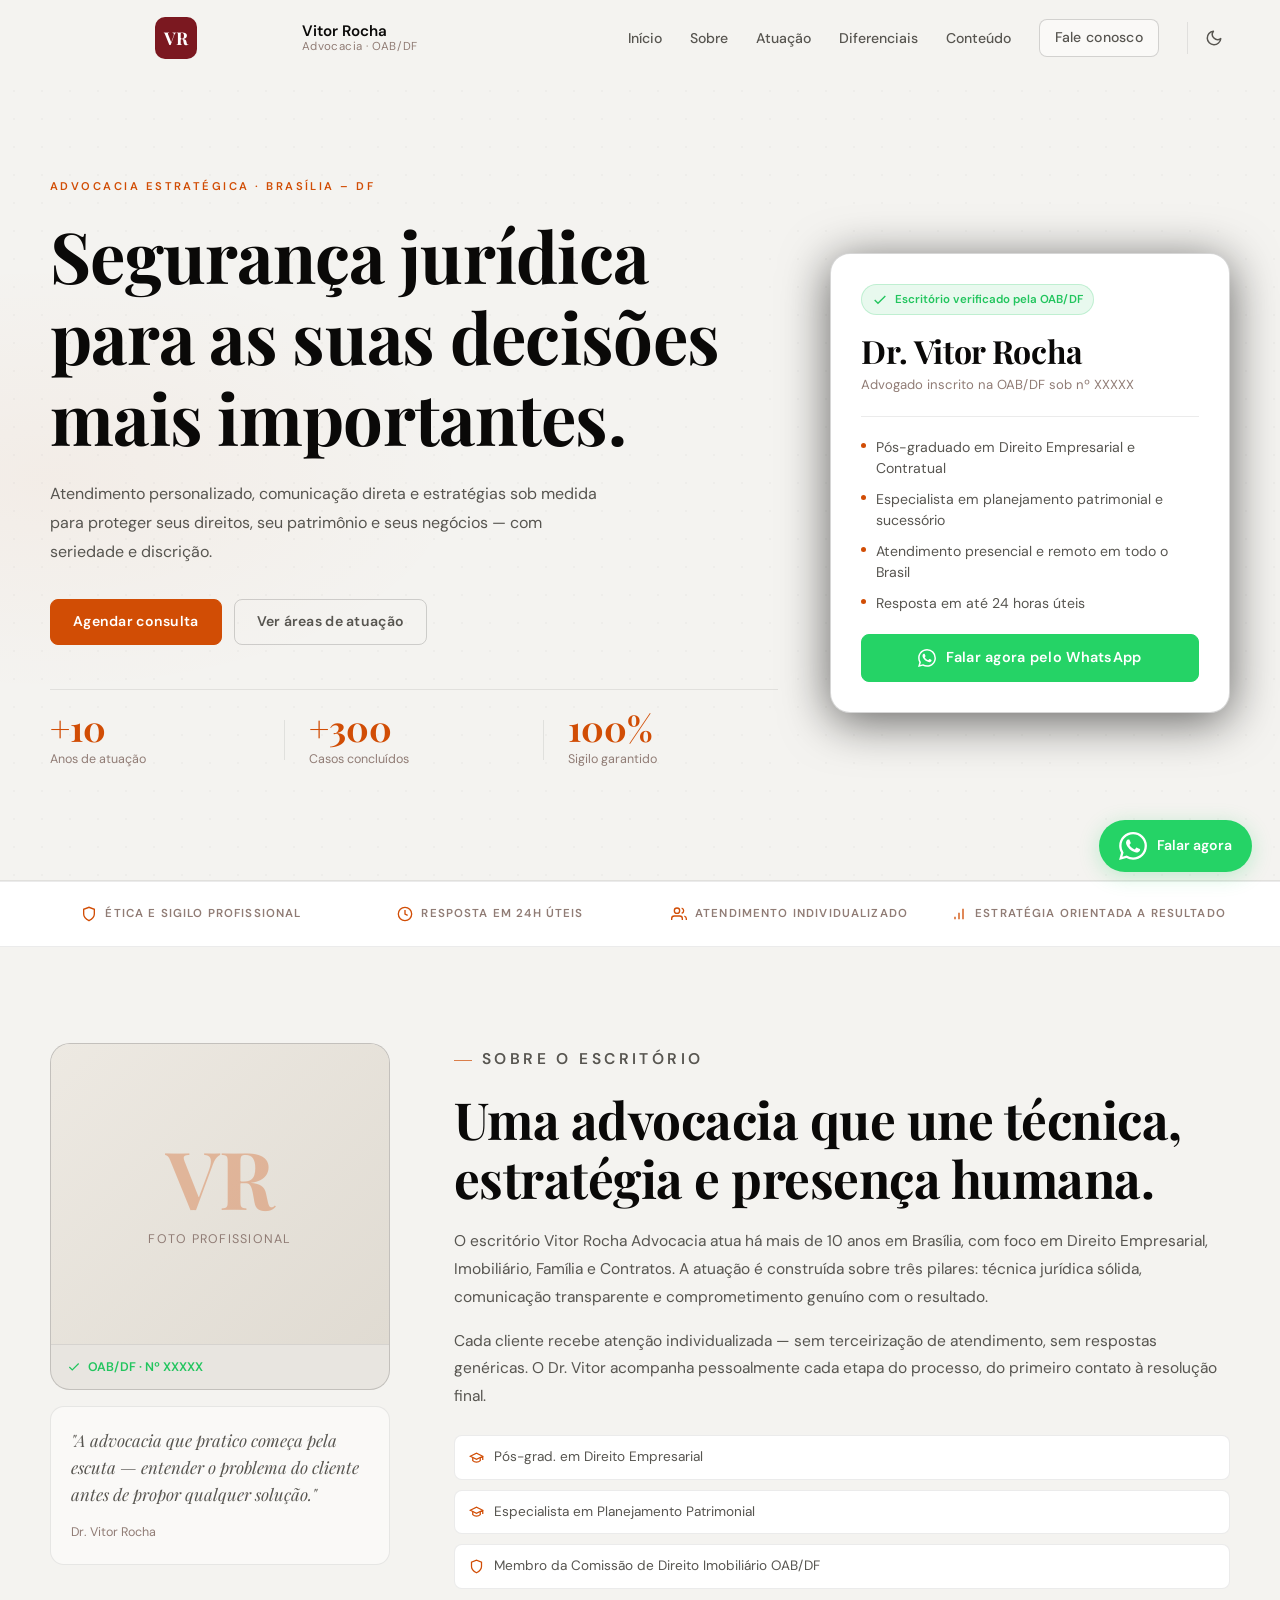
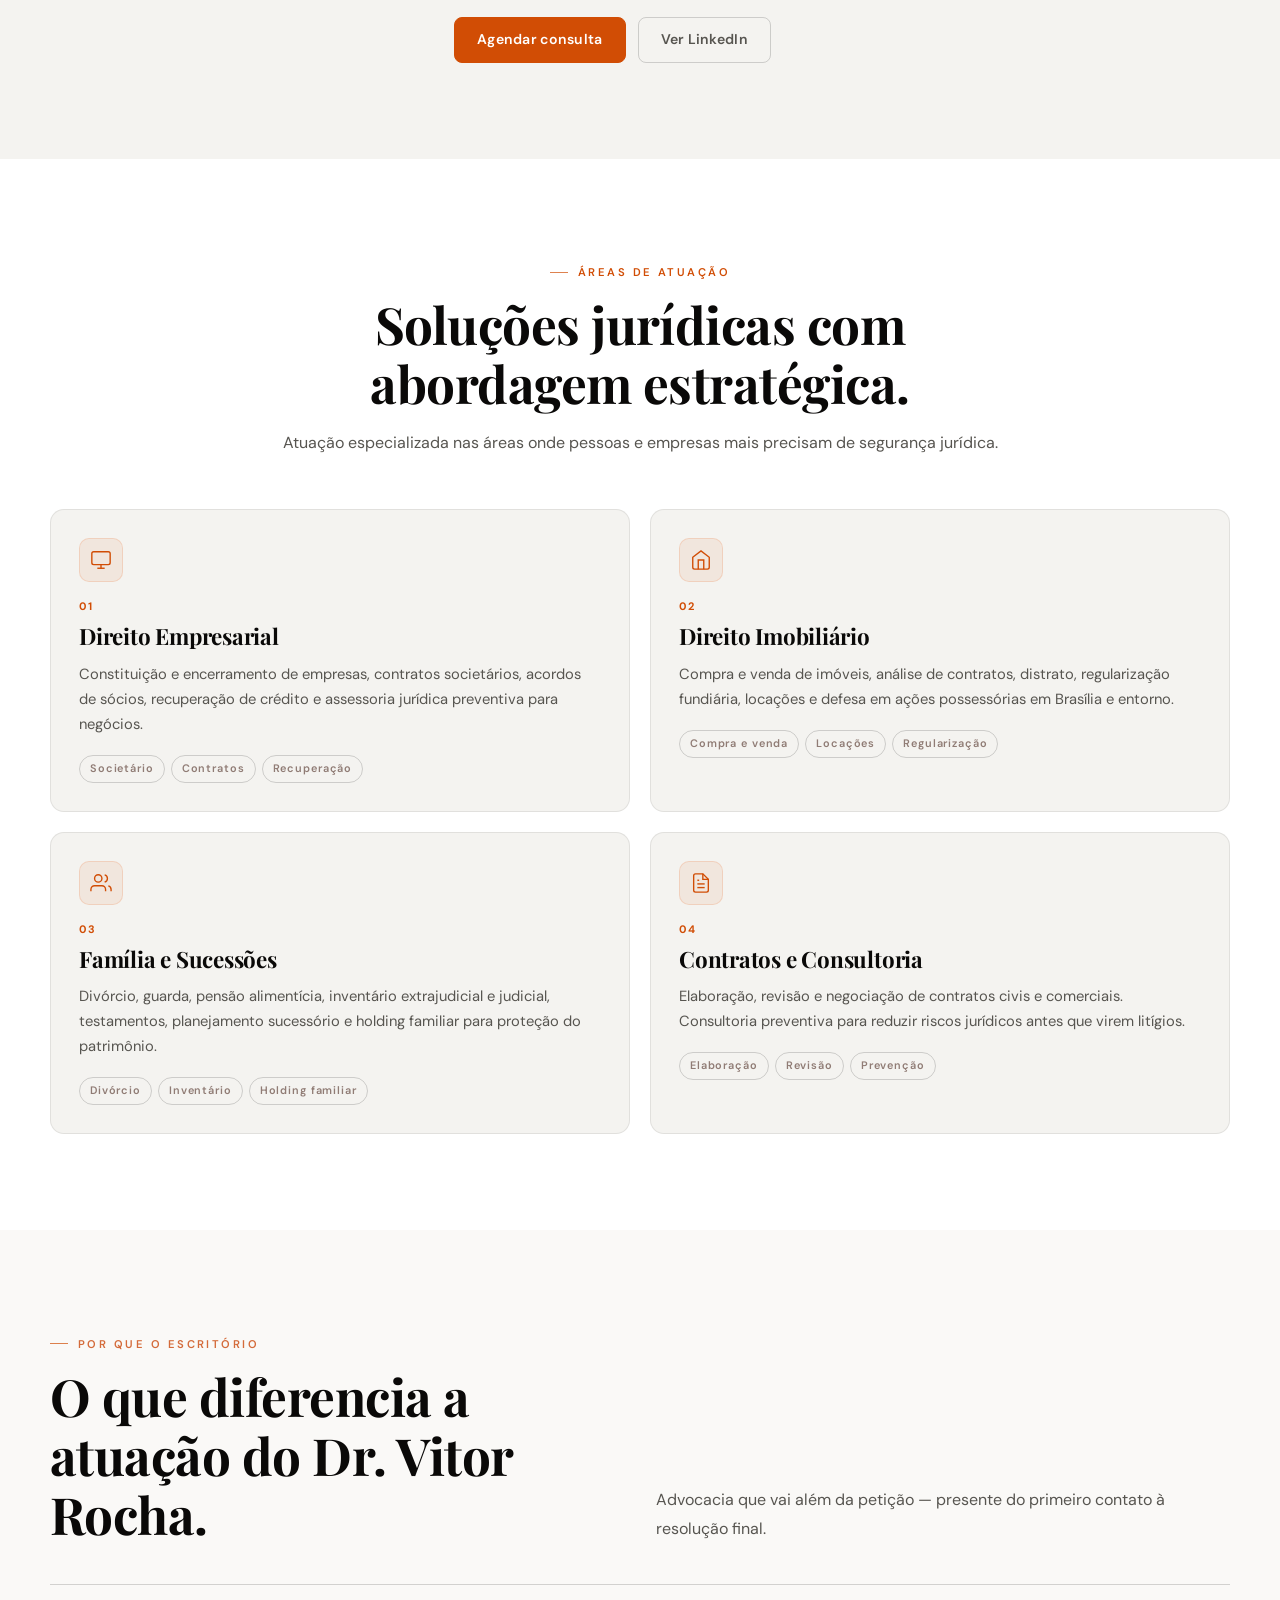
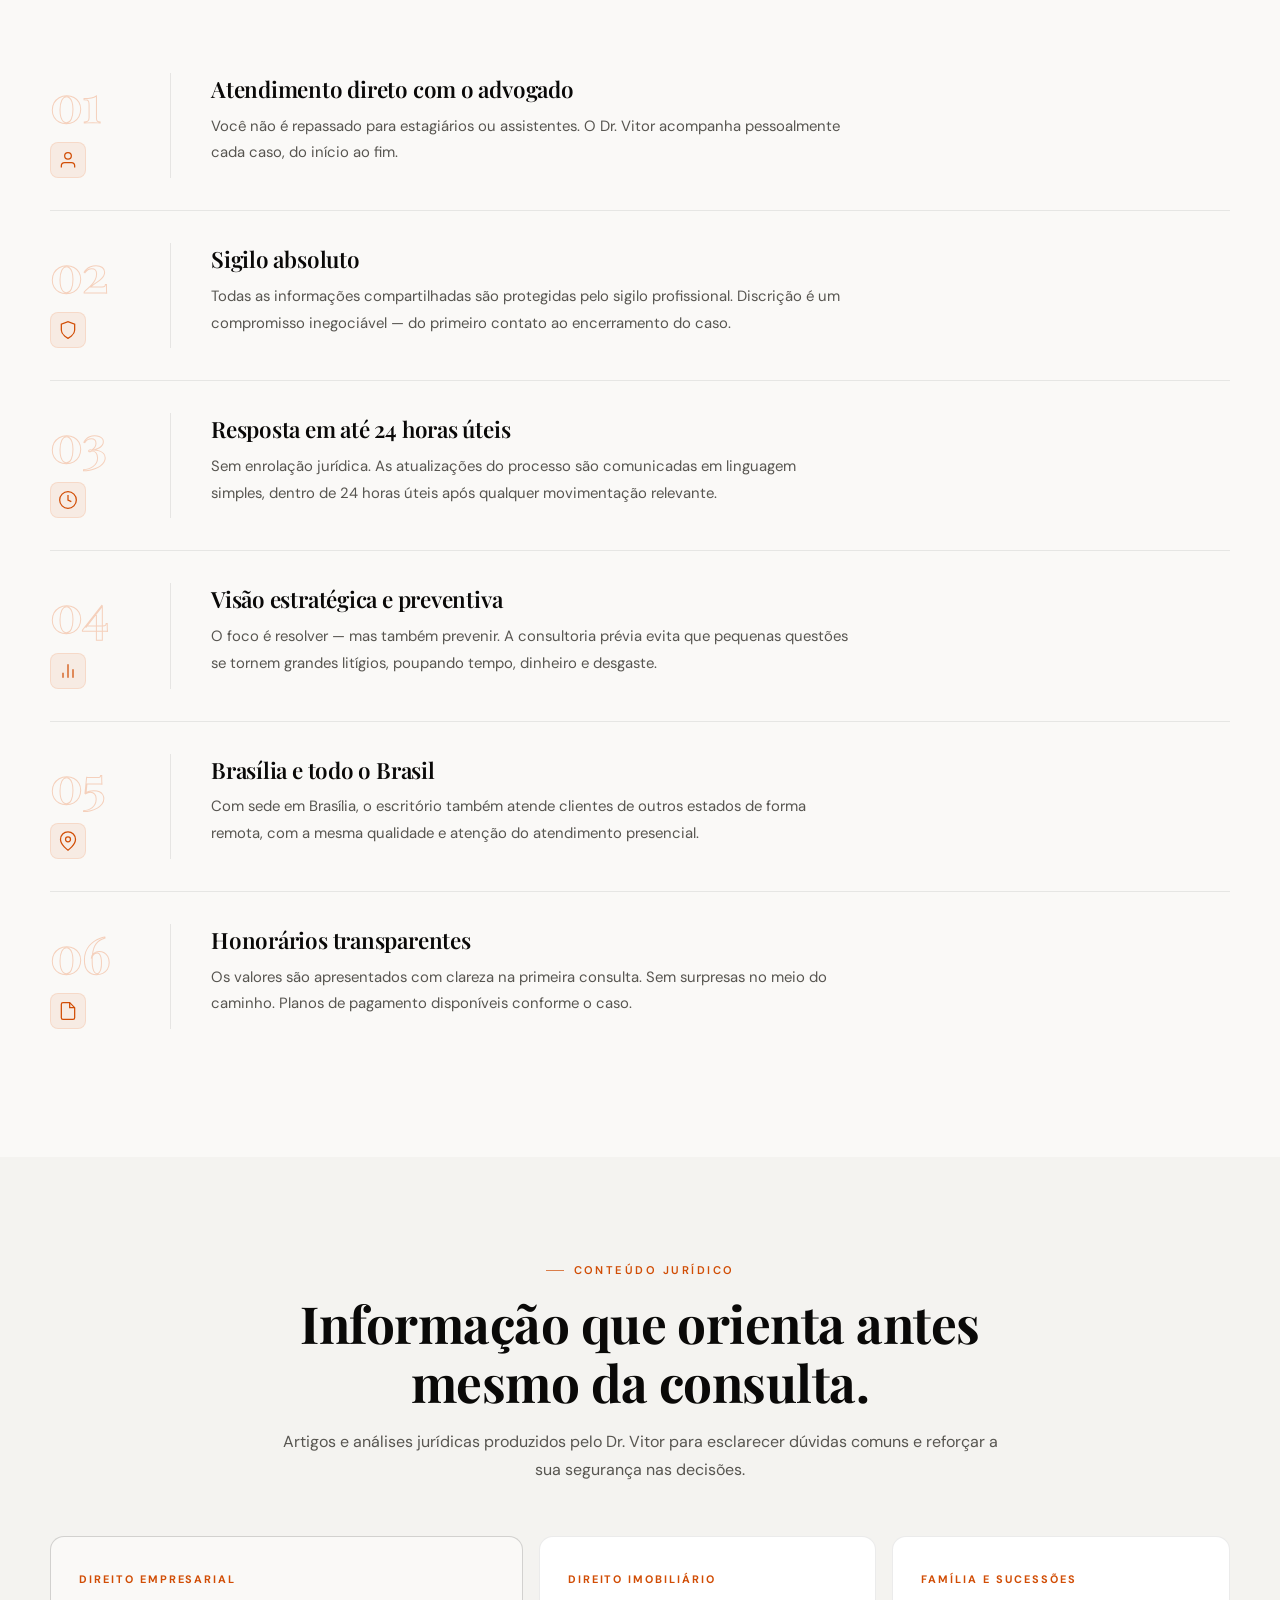
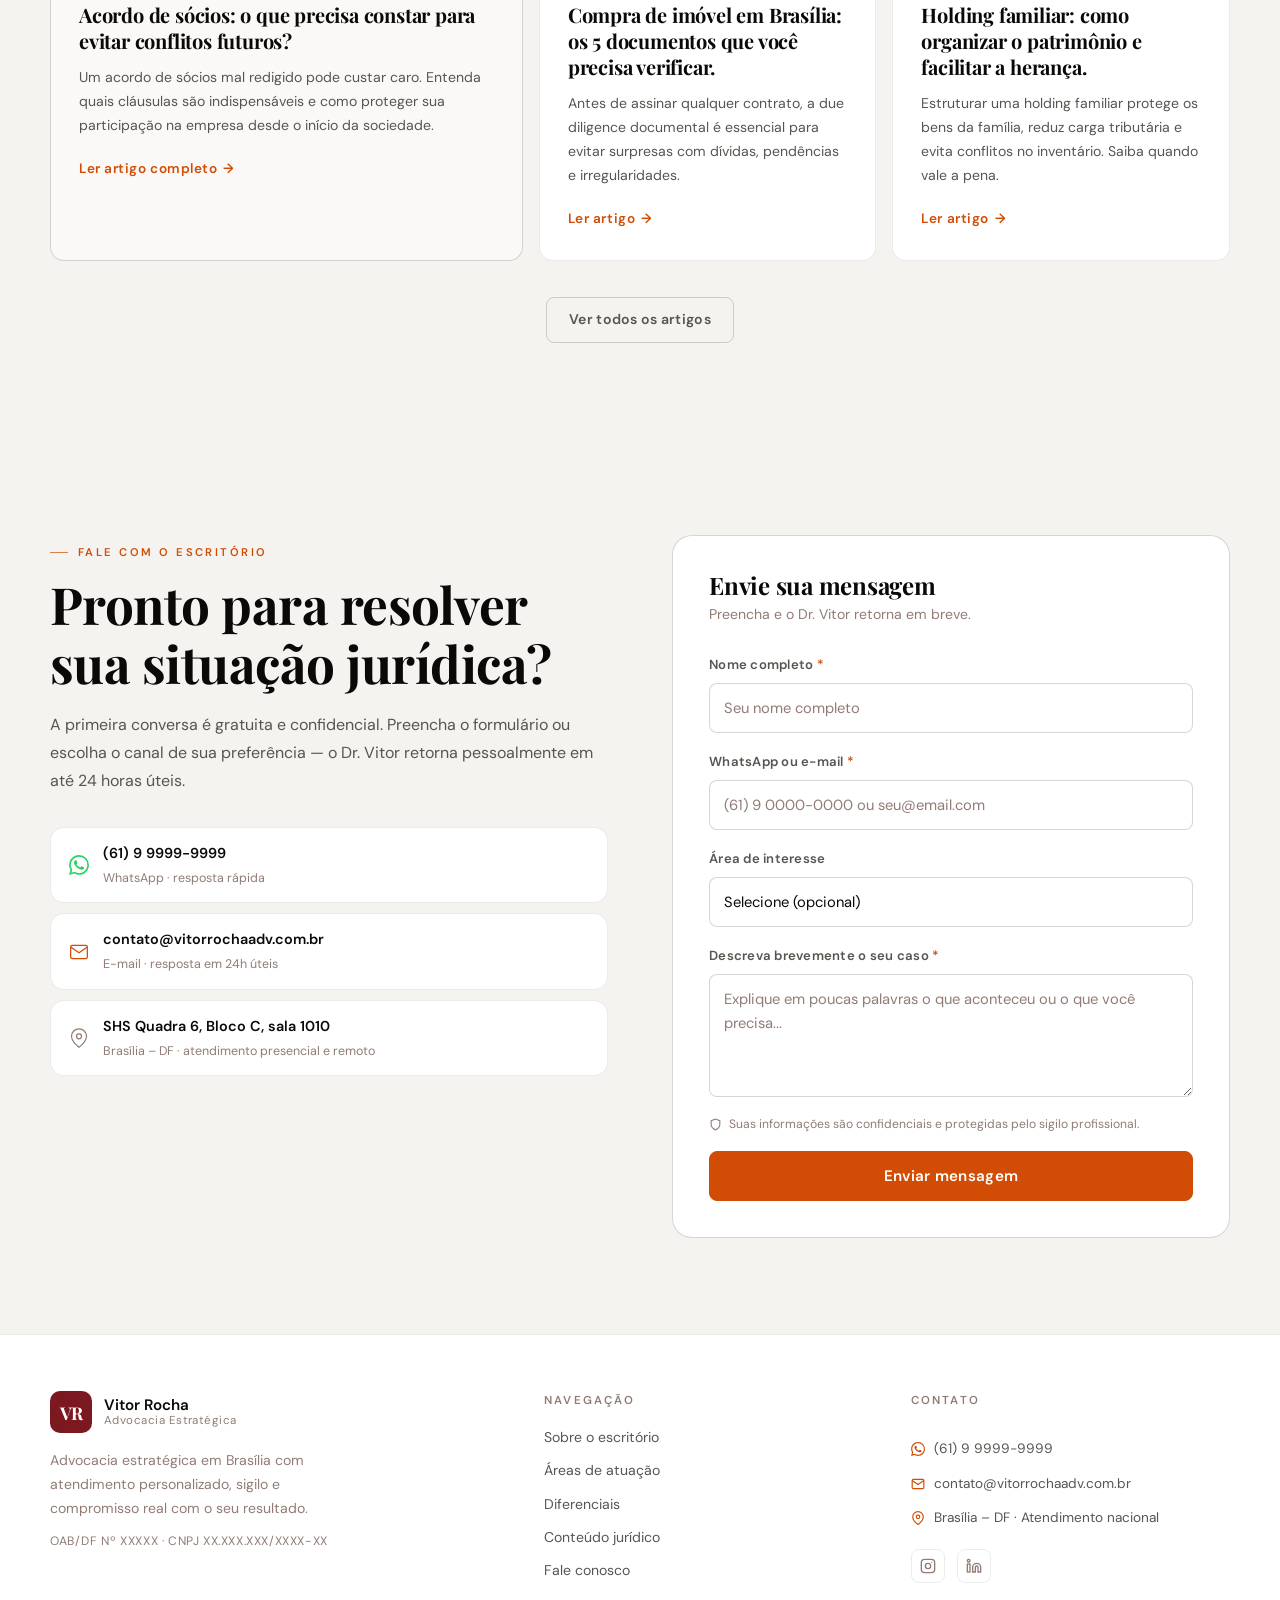
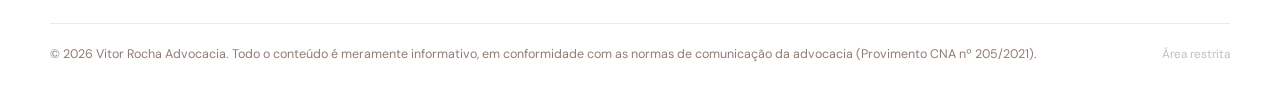
==== Site/index.html @ 14b207fc "Add files via upload" ====
<!DOCTYPE html>
<html lang="pt-BR">
<head>
  <meta charset="UTF-8">
  <meta name="viewport" content="width=device-width, initial-scale=1.0">
  <title>Vitor Rocha Advocacia | Brasília – DF</title>
  <meta name="description" content="Escritório de advocacia em Brasília com atuação em Direito Empresarial, Imobiliário, Família e Contratos. Atendimento personalizado, sigilo e estratégia jurídica sob medida.">
  <meta name="theme-color" content="#ffffff">
  <meta property="og:title" content="Vitor Rocha Advocacia | Brasília – DF">
  <meta property="og:description" content="Advocacia estratégica em Brasília. Direito Empresarial, Imobiliário, Família e Contratos. Consulta confidencial.">
  <meta property="og:type" content="website">
  <link rel="icon" href="data:image/svg+xml,<svg xmlns='http://www.w3.org/2000/svg' viewBox='0 0 100 100'><rect width='100' height='100' rx='16' fill='%237B1820'/><text y='.9em' font-size='60' x='50%' dominant-baseline='middle' text-anchor='middle' font-family='Georgia,serif' fill='%23ffffff'>VR</text></svg>">
  <link rel="preconnect" href="https://fonts.googleapis.com">
  <link rel="preconnect" href="https://fonts.gstatic.com" crossorigin>
  <link href="https://fonts.googleapis.com/css2?family=Playfair+Display:wght@500;600;700;800&family=DM+Sans:ital,wght@0,400;0,500;0,600;1,400&display=swap" rel="stylesheet">
  <link rel="stylesheet" href="css/style.css">
</head>
<body>
  <a class="skip-link" href="#conteudo">Pular para o conteúdo</a>

  <!-- HEADER -->
  <header class="site-header" id="main-header">
    <div class="container header-container">
      <a href="#home" class="brand" aria-label="Página inicial Vitor Rocha Advocacia">
       <a href="login.html"> <span class="brand-monogram">VR</span> <a>
        <span class="brand-text">
          <strong>Vitor Rocha</strong>
          <small>Advocacia · OAB/DF</small>
        </span>
      </a>
      <div class="header-actions">
        <button class="menu-toggle" id="menu-toggle" type="button" aria-label="Abrir menu" aria-expanded="false" aria-controls="nav-menu">
          <span></span><span></span><span></span>
        </button>
      </div>
      <nav class="site-nav" id="nav-menu" aria-label="Navegação principal">
        <ul>
          <li><a href="#home">Início</a></li>
          <li><a href="#sobre">Sobre</a></li>
          <li><a href="#atuacao">Atuação</a></li>
          <li><a href="#diferenciais">Diferenciais</a></li>
          <li><a href="noticias.html">Conteúdo</a></li>
          <li><a href="#contato" class="btn btn-sm btn-accent">Fale conosco</a></li>
          <li class="theme-item">
            <button id="theme-toggle" class="theme-toggle-btn" aria-label="Alternar tema">
              <svg class="icon-sun" xmlns="http://www.w3.org/2000/svg" width="18" height="18" viewBox="0 0 24 24" fill="none" stroke="currentColor" stroke-width="2" stroke-linecap="round" stroke-linejoin="round"><circle cx="12" cy="12" r="5"/><line x1="12" y1="1" x2="12" y2="3"/><line x1="12" y1="21" x2="12" y2="23"/><line x1="4.22" y1="4.22" x2="5.64" y2="5.64"/><line x1="18.36" y1="18.36" x2="19.78" y2="19.78"/><line x1="1" y1="12" x2="3" y2="12"/><line x1="21" y1="12" x2="23" y2="12"/><line x1="4.22" y1="19.78" x2="5.64" y2="18.36"/><line x1="18.36" y1="5.64" x2="19.78" y2="4.22"/></svg>
              <svg class="icon-moon" xmlns="http://www.w3.org/2000/svg" width="18" height="18" viewBox="0 0 24 24" fill="none" stroke="currentColor" stroke-width="2" stroke-linecap="round" stroke-linejoin="round"><path d="M21 12.79A9 9 0 1 1 11.21 3 7 7 0 0 0 21 12.79z"/></svg>
            </button>
          </li>
        </ul>
      </nav>
    </div>
  </header>

  <main id="conteudo">

    <!-- HERO -->
    <section class="hero" id="home">
      <div class="hero-grain"></div>
      <div class="container hero-grid">
        <div class="hero-copy reveal">
          <p class="eyebrow">Advocacia estratégica · Brasília – DF</p>
          <h1>Segurança jurídica para as suas decisões mais importantes.</h1>
          <p class="hero-text">Atendimento personalizado, comunicação direta e estratégias sob medida para proteger seus direitos, seu patrimônio e seus negócios — com seriedade e discrição.</p>
          <div class="hero-actions">
            <a href="#contato" class="btn btn-primary">Agendar consulta</a>
            <a href="#atuacao" class="btn btn-ghost">Ver áreas de atuação</a>
          </div>
          <div class="hero-stats">
            <div class="stat-item">
              <span class="stat-num">+10</span>
              <span class="stat-label">Anos de atuação</span>
            </div>
            <div class="stat-divider"></div>
            <div class="stat-item">
              <span class="stat-num">+300</span>
              <span class="stat-label">Casos concluídos</span>
            </div>
            <div class="stat-divider"></div>
            <div class="stat-item">
              <span class="stat-num">100%</span>
              <span class="stat-label">Sigilo garantido</span>
            </div>
          </div>
        </div>

        <aside class="hero-card reveal" aria-label="Credenciais do escritório">
          <div class="hero-card-badge">
            <svg width="16" height="16" viewBox="0 0 24 24" fill="none" stroke="currentColor" stroke-width="2"><polyline points="20 6 9 17 4 12"/></svg>
            Escritório verificado pela OAB/DF
          </div>
          <h2>Dr. Vitor Rocha</h2>
          <p class="hero-card-sub">Advogado inscrito na OAB/DF sob nº XXXXX</p>
          <div class="hero-card-divider"></div>
          <ul class="hero-card-list">
            <li>
              <span class="list-dot"></span>
              Pós-graduado em Direito Empresarial e Contratual
            </li>
            <li>
              <span class="list-dot"></span>
              Especialista em planejamento patrimonial e sucessório
            </li>
            <li>
              <span class="list-dot"></span>
              Atendimento presencial e remoto em todo o Brasil
            </li>
            <li>
              <span class="list-dot"></span>
              Resposta em até 24 horas úteis
            </li>
          </ul>
          <a href="https://wa.me/5561999999999?text=Olá%2C%20gostaria%20de%20agendar%20uma%20consulta." target="_blank" rel="noopener" class="btn btn-whatsapp-card">
            <svg width="18" height="18" viewBox="0 0 24 24" fill="currentColor"><path d="M17.472 14.382c-.297-.149-1.758-.867-2.03-.967-.273-.099-.471-.148-.67.15-.197.297-.767.966-.94 1.164-.173.199-.347.223-.644.075-.297-.15-1.255-.463-2.39-1.475-.883-.788-1.48-1.761-1.653-2.059-.173-.297-.018-.458.13-.606.134-.133.298-.347.446-.52.149-.174.198-.298.298-.497.099-.198.05-.371-.025-.52-.075-.149-.669-1.612-.916-2.207-.242-.579-.487-.5-.669-.51-.173-.008-.371-.01-.57-.01-.198 0-.52.074-.792.372-.272.297-1.04 1.016-1.04 2.479 0 1.462 1.065 2.875 1.213 3.074.149.198 2.096 3.2 5.077 4.487.709.306 1.262.489 1.694.625.712.227 1.36.195 1.871.118.571-.085 1.758-.719 2.006-1.413.248-.694.248-1.289.173-1.413-.074-.124-.272-.198-.57-.347m-5.421 7.403h-.004a9.87 9.87 0 01-5.031-1.378l-.361-.214-3.741.982.998-3.648-.235-.374a9.86 9.86 0 01-1.51-5.26c.001-5.45 4.436-9.884 9.888-9.884 2.64 0 5.122 1.03 6.988 2.898a9.825 9.825 0 012.893 6.994c-.003 5.45-4.437 9.884-9.885 9.884m8.413-18.297A11.815 11.815 0 0012.05 0C5.495 0 .16 5.335.157 11.892c0 2.096.547 4.142 1.588 5.945L.057 24l6.305-1.654a11.882 11.882 0 005.683 1.448h.005c6.554 0 11.89-5.335 11.893-11.893a11.821 11.821 0 00-3.48-8.413z"/></svg>
            Falar agora pelo WhatsApp
          </a>
        </aside>
      </div>
    </section>

    <!-- TRUST BAR -->
    <div class="trust-bar" aria-label="Pilares do escritório">
      <div class="container trust-grid">
        <div class="trust-item">
          <svg width="16" height="16" viewBox="0 0 24 24" fill="none" stroke="currentColor" stroke-width="2"><path d="M12 22s8-4 8-10V5l-8-3-8 3v7c0 6 8 10 8 10z"/></svg>
          Ética e sigilo profissional
        </div>
        <div class="trust-item">
          <svg width="16" height="16" viewBox="0 0 24 24" fill="none" stroke="currentColor" stroke-width="2"><circle cx="12" cy="12" r="10"/><polyline points="12 6 12 12 16 14"/></svg>
          Resposta em 24h úteis
        </div>
        <div class="trust-item">
          <svg width="16" height="16" viewBox="0 0 24 24" fill="none" stroke="currentColor" stroke-width="2"><path d="M17 21v-2a4 4 0 0 0-4-4H5a4 4 0 0 0-4 4v2"/><circle cx="9" cy="7" r="4"/><path d="M23 21v-2a4 4 0 0 0-3-3.87"/><path d="M16 3.13a4 4 0 0 1 0 7.75"/></svg>
          Atendimento individualizado
        </div>
        <div class="trust-item">
          <svg width="16" height="16" viewBox="0 0 24 24" fill="none" stroke="currentColor" stroke-width="2"><line x1="12" y1="20" x2="12" y2="10"/><line x1="18" y1="20" x2="18" y2="4"/><line x1="6" y1="20" x2="6" y2="16"/></svg>
          Estratégia orientada a resultado
        </div>
      </div>
    </div>

    <!-- SOBRE -->
    <section class="section" id="sobre">
      <div class="container about-grid">
        <div class="about-visual reveal">
          <div class="about-photo-card">
            <div class="photo-placeholder">
              <span class="photo-monogram">VR</span>
              <p class="photo-hint">Foto profissional</p>
            </div>
            <div class="photo-credential">
              <svg width="14" height="14" viewBox="0 0 24 24" fill="none" stroke="currentColor" stroke-width="2"><polyline points="20 6 9 17 4 12"/></svg>
              OAB/DF · Nº XXXXX
            </div>
          </div>
          <div class="about-quote">
            <p>"A advocacia que pratico começa pela escuta — entender o problema do cliente antes de propor qualquer solução."</p>
            <cite>Dr. Vitor Rocha</cite>
          </div>
        </div>

        <div class="about-content reveal">
          <p class="section-tag">Sobre o escritório</p>
          <h2 class="section-title text-left">Uma advocacia que une técnica, estratégia e presença humana.</h2>
          <p>O escritório Vitor Rocha Advocacia atua há mais de 10 anos em Brasília, com foco em Direito Empresarial, Imobiliário, Família e Contratos. A atuação é construída sobre três pilares: técnica jurídica sólida, comunicação transparente e comprometimento genuíno com o resultado.</p>
          <p>Cada cliente recebe atenção individualizada — sem terceirização de atendimento, sem respostas genéricas. O Dr. Vitor acompanha pessoalmente cada etapa do processo, do primeiro contato à resolução final.</p>

          <div class="about-badges">
            <div class="about-badge-item">
              <svg width="15" height="15" viewBox="0 0 24 24" fill="none" stroke="currentColor" stroke-width="2"><path d="M22 10v6M2 10l10-5 10 5-10 5z"/><path d="M6 12v5c3 3 9 3 12 0v-5"/></svg>
              Pós-grad. em Direito Empresarial
            </div>
            <div class="about-badge-item">
              <svg width="15" height="15" viewBox="0 0 24 24" fill="none" stroke="currentColor" stroke-width="2"><path d="M22 10v6M2 10l10-5 10 5-10 5z"/><path d="M6 12v5c3 3 9 3 12 0v-5"/></svg>
              Especialista em Planejamento Patrimonial
            </div>
            <div class="about-badge-item">
              <svg width="15" height="15" viewBox="0 0 24 24" fill="none" stroke="currentColor" stroke-width="2"><path d="M12 22s8-4 8-10V5l-8-3-8 3v7c0 6 8 10 8 10z"/></svg>
              Membro da Comissão de Direito Imobiliário OAB/DF
            </div>
          </div>

          <div class="about-actions">
            <a href="#contato" class="btn btn-primary">Agendar consulta</a>
            <a href="https://www.linkedin.com/in/vitorrocha" target="_blank" rel="noopener" class="btn btn-ghost">Ver LinkedIn</a>
          </div>
        </div>
      </div>
    </section>

    <!-- ATUAÇÃO -->
    <section class="section section-tinted" id="atuacao">
      <div class="container">
        <div class="section-heading reveal">
          <p class="section-tag">Áreas de atuação</p>
          <h2 class="section-title">Soluções jurídicas com abordagem estratégica.</h2>
          <p class="section-subtitle">Atuação especializada nas áreas onde pessoas e empresas mais precisam de segurança jurídica.</p>
        </div>

        <div class="cards-grid">
          <article class="area-card reveal">
            <div class="area-icon">
              <svg width="22" height="22" viewBox="0 0 24 24" fill="none" stroke="currentColor" stroke-width="1.5"><rect x="2" y="3" width="20" height="14" rx="2"/><line x1="8" y1="21" x2="16" y2="21"/><line x1="12" y1="17" x2="12" y2="21"/></svg>
            </div>
            <span class="area-num">01</span>
            <h3>Direito Empresarial</h3>
            <p>Constituição e encerramento de empresas, contratos societários, acordos de sócios, recuperação de crédito e assessoria jurídica preventiva para negócios.</p>
            <div class="area-tags">
              <span>Societário</span>
              <span>Contratos</span>
              <span>Recuperação</span>
            </div>
          </article>

          <article class="area-card reveal">
            <div class="area-icon">
              <svg width="22" height="22" viewBox="0 0 24 24" fill="none" stroke="currentColor" stroke-width="1.5"><path d="M3 9l9-7 9 7v11a2 2 0 01-2 2H5a2 2 0 01-2-2z"/><polyline points="9 22 9 12 15 12 15 22"/></svg>
            </div>
            <span class="area-num">02</span>
            <h3>Direito Imobiliário</h3>
            <p>Compra e venda de imóveis, análise de contratos, distrato, regularização fundiária, locações e defesa em ações possessórias em Brasília e entorno.</p>
            <div class="area-tags">
              <span>Compra e venda</span>
              <span>Locações</span>
              <span>Regularização</span>
            </div>
          </article>

          <article class="area-card reveal">
            <div class="area-icon">
              <svg width="22" height="22" viewBox="0 0 24 24" fill="none" stroke="currentColor" stroke-width="1.5"><path d="M17 21v-2a4 4 0 00-4-4H5a4 4 0 00-4 4v2"/><circle cx="9" cy="7" r="4"/><path d="M23 21v-2a4 4 0 00-3-3.87"/><path d="M16 3.13a4 4 0 010 7.75"/></svg>
            </div>
            <span class="area-num">03</span>
            <h3>Família e Sucessões</h3>
            <p>Divórcio, guarda, pensão alimentícia, inventário extrajudicial e judicial, testamentos, planejamento sucessório e holding familiar para proteção do patrimônio.</p>
            <div class="area-tags">
              <span>Divórcio</span>
              <span>Inventário</span>
              <span>Holding familiar</span>
            </div>
          </article>

          <article class="area-card reveal">
            <div class="area-icon">
              <svg width="22" height="22" viewBox="0 0 24 24" fill="none" stroke="currentColor" stroke-width="1.5"><path d="M14 2H6a2 2 0 00-2 2v16a2 2 0 002 2h12a2 2 0 002-2V8z"/><polyline points="14 2 14 8 20 8"/><line x1="16" y1="13" x2="8" y2="13"/><line x1="16" y1="17" x2="8" y2="17"/><polyline points="10 9 9 9 8 9"/></svg>
            </div>
            <span class="area-num">04</span>
            <h3>Contratos e Consultoria</h3>
            <p>Elaboração, revisão e negociação de contratos civis e comerciais. Consultoria preventiva para reduzir riscos jurídicos antes que virem litígios.</p>
            <div class="area-tags">
              <span>Elaboração</span>
              <span>Revisão</span>
              <span>Prevenção</span>
            </div>
          </article>
        </div>
      </div>
    </section>

    <!-- DIFERENCIAIS -->
    <section class="section section-dark" id="diferenciais">
      <div class="container">
        <div class="diff-header reveal">
          <div class="diff-header-text">
            <p class="section-tag section-tag-light">Por que o escritório</p>
            <h2 class="section-title text-light">O que diferencia a atuação do Dr. Vitor Rocha.</h2>
          </div>
          <p class="diff-header-sub">Advocacia que vai além da petição — presente do primeiro contato à resolução final.</p>
        </div>

        <div class="diff-list">
          <div class="diff-row reveal">
            <div class="diff-row-left">
              <span class="diff-num">01</span>
              <div class="diff-row-icon">
                <svg width="20" height="20" viewBox="0 0 24 24" fill="none" stroke="currentColor" stroke-width="1.5"><path d="M20 21v-2a4 4 0 00-4-4H8a4 4 0 00-4 4v2"/><circle cx="12" cy="7" r="4"/></svg>
              </div>
            </div>
            <div class="diff-row-content">
              <h3>Atendimento direto com o advogado</h3>
              <p>Você não é repassado para estagiários ou assistentes. O Dr. Vitor acompanha pessoalmente cada caso, do início ao fim.</p>
            </div>
          </div>

          <div class="diff-row reveal">
            <div class="diff-row-left">
              <span class="diff-num">02</span>
              <div class="diff-row-icon">
                <svg width="20" height="20" viewBox="0 0 24 24" fill="none" stroke="currentColor" stroke-width="1.5"><path d="M12 22s8-4 8-10V5l-8-3-8 3v7c0 6 8 10 8 10z"/></svg>
              </div>
            </div>
            <div class="diff-row-content">
              <h3>Sigilo absoluto</h3>
              <p>Todas as informações compartilhadas são protegidas pelo sigilo profissional. Discrição é um compromisso inegociável — do primeiro contato ao encerramento do caso.</p>
            </div>
          </div>

          <div class="diff-row reveal">
            <div class="diff-row-left">
              <span class="diff-num">03</span>
              <div class="diff-row-icon">
                <svg width="20" height="20" viewBox="0 0 24 24" fill="none" stroke="currentColor" stroke-width="1.5"><circle cx="12" cy="12" r="10"/><polyline points="12 6 12 12 16 14"/></svg>
              </div>
            </div>
            <div class="diff-row-content">
              <h3>Resposta em até 24 horas úteis</h3>
              <p>Sem enrolação jurídica. As atualizações do processo são comunicadas em linguagem simples, dentro de 24 horas úteis após qualquer movimentação relevante.</p>
            </div>
          </div>

          <div class="diff-row reveal">
            <div class="diff-row-left">
              <span class="diff-num">04</span>
              <div class="diff-row-icon">
                <svg width="20" height="20" viewBox="0 0 24 24" fill="none" stroke="currentColor" stroke-width="1.5"><line x1="18" y1="20" x2="18" y2="10"/><line x1="12" y1="20" x2="12" y2="4"/><line x1="6" y1="20" x2="6" y2="14"/></svg>
              </div>
            </div>
            <div class="diff-row-content">
              <h3>Visão estratégica e preventiva</h3>
              <p>O foco é resolver — mas também prevenir. A consultoria prévia evita que pequenas questões se tornem grandes litígios, poupando tempo, dinheiro e desgaste.</p>
            </div>
          </div>

          <div class="diff-row reveal">
            <div class="diff-row-left">
              <span class="diff-num">05</span>
              <div class="diff-row-icon">
                <svg width="20" height="20" viewBox="0 0 24 24" fill="none" stroke="currentColor" stroke-width="1.5"><path d="M21 10c0 7-9 13-9 13s-9-6-9-13a9 9 0 0118 0z"/><circle cx="12" cy="10" r="3"/></svg>
              </div>
            </div>
            <div class="diff-row-content">
              <h3>Brasília e todo o Brasil</h3>
              <p>Com sede em Brasília, o escritório também atende clientes de outros estados de forma remota, com a mesma qualidade e atenção do atendimento presencial.</p>
            </div>
          </div>

          <div class="diff-row reveal">
            <div class="diff-row-left">
              <span class="diff-num">06</span>
              <div class="diff-row-icon">
                <svg width="20" height="20" viewBox="0 0 24 24" fill="none" stroke="currentColor" stroke-width="1.5"><path d="M14 2H6a2 2 0 00-2 2v16a2 2 0 002 2h12a2 2 0 002-2V8z"/><polyline points="14 2 14 8 20 8"/></svg>
              </div>
            </div>
            <div class="diff-row-content">
              <h3>Honorários transparentes</h3>
              <p>Os valores são apresentados com clareza na primeira consulta. Sem surpresas no meio do caminho. Planos de pagamento disponíveis conforme o caso.</p>
            </div>
          </div>
        </div>
      </div>
    </section>

    <!-- CONTEÚDO PREVIEW -->
    <section class="section" id="conteudos">
      <div class="container">
        <div class="section-heading reveal">
          <p class="section-tag">Conteúdo jurídico</p>
          <h2 class="section-title">Informação que orienta antes mesmo da consulta.</h2>
          <p class="section-subtitle">Artigos e análises jurídicas produzidos pelo Dr. Vitor para esclarecer dúvidas comuns e reforçar a sua segurança nas decisões.</p>
        </div>
        <div class="news-preview-grid">
          <article class="news-prev-card news-prev-featured reveal">
            <span class="news-cat">Direito Empresarial</span>
            <h3>Acordo de sócios: o que precisa constar para evitar conflitos futuros?</h3>
            <p>Um acordo de sócios mal redigido pode custar caro. Entenda quais cláusulas são indispensáveis e como proteger sua participação na empresa desde o início da sociedade.</p>
            <a href="noticias.html" class="card-link">Ler artigo completo <span aria-hidden="true">→</span></a>
          </article>
          <article class="news-prev-card reveal">
            <span class="news-cat">Direito Imobiliário</span>
            <h3>Compra de imóvel em Brasília: os 5 documentos que você precisa verificar.</h3>
            <p>Antes de assinar qualquer contrato, a due diligence documental é essencial para evitar surpresas com dívidas, pendências e irregularidades.</p>
            <a href="noticias.html" class="card-link">Ler artigo <span aria-hidden="true">→</span></a>
          </article>
          <article class="news-prev-card reveal">
            <span class="news-cat">Família e Sucessões</span>
            <h3>Holding familiar: como organizar o patrimônio e facilitar a herança.</h3>
            <p>Estruturar uma holding familiar protege os bens da família, reduz carga tributária e evita conflitos no inventário. Saiba quando vale a pena.</p>
            <a href="noticias.html" class="card-link">Ler artigo <span aria-hidden="true">→</span></a>
          </article>
        </div>
        <div class="section-cta reveal">
          <a href="noticias.html" class="btn btn-ghost">Ver todos os artigos</a>
        </div>
      </div>
    </section>

    <!-- CONTATO -->
    <section class="section" id="contato">
      <div class="container contact-layout">
        <div class="contact-info reveal">
          <p class="section-tag">Fale com o escritório</p>
          <h2 class="section-title text-left">Pronto para resolver sua situação jurídica?</h2>
          <p style="color:var(--text-soft);line-height:1.75;margin-bottom:2rem;">A primeira conversa é gratuita e confidencial. Preencha o formulário ou escolha o canal de sua preferência — o Dr. Vitor retorna pessoalmente em até 24 horas úteis.</p>

          <div class="contact-channels">
            <a href="https://wa.me/5561999999999?text=Olá%2C%20gostaria%20de%20agendar%20uma%20consulta." target="_blank" rel="noopener" class="channel-item channel-whatsapp">
              <svg width="20" height="20" viewBox="0 0 24 24" fill="currentColor"><path d="M17.472 14.382c-.297-.149-1.758-.867-2.03-.967-.273-.099-.471-.148-.67.15-.197.297-.767.966-.94 1.164-.173.199-.347.223-.644.075-.297-.15-1.255-.463-2.39-1.475-.883-.788-1.48-1.761-1.653-2.059-.173-.297-.018-.458.13-.606.134-.133.298-.347.446-.52.149-.174.198-.298.298-.497.099-.198.05-.371-.025-.52-.075-.149-.669-1.612-.916-2.207-.242-.579-.487-.5-.669-.51-.173-.008-.371-.01-.57-.01-.198 0-.52.074-.792.372-.272.297-1.04 1.016-1.04 2.479 0 1.462 1.065 2.875 1.213 3.074.149.198 2.096 3.2 5.077 4.487.709.306 1.262.489 1.694.625.712.227 1.36.195 1.871.118.571-.085 1.758-.719 2.006-1.413.248-.694.248-1.289.173-1.413-.074-.124-.272-.198-.57-.347m-5.421 7.403h-.004a9.87 9.87 0 01-5.031-1.378l-.361-.214-3.741.982.998-3.648-.235-.374a9.86 9.86 0 01-1.51-5.26c.001-5.45 4.436-9.884 9.888-9.884 2.64 0 5.122 1.03 6.988 2.898a9.825 9.825 0 012.893 6.994c-.003 5.45-4.437 9.884-9.885 9.884m8.413-18.297A11.815 11.815 0 0012.05 0C5.495 0 .16 5.335.157 11.892c0 2.096.547 4.142 1.588 5.945L.057 24l6.305-1.654a11.882 11.882 0 005.683 1.448h.005c6.554 0 11.89-5.335 11.893-11.893a11.821 11.821 0 00-3.48-8.413z"/></svg>
              <div>
                <strong>(61) 9 9999-9999</strong>
                <span>WhatsApp · resposta rápida</span>
              </div>
            </a>
            <a href="mailto:contato@vitorrochaadv.com.br" class="channel-item channel-email">
              <svg width="20" height="20" viewBox="0 0 24 24" fill="none" stroke="currentColor" stroke-width="1.5"><path d="M4 4h16c1.1 0 2 .9 2 2v12c0 1.1-.9 2-2 2H4c-1.1 0-2-.9-2-2V6c0-1.1.9-2 2-2z"/><polyline points="22,6 12,13 2,6"/></svg>
              <div>
                <strong>contato@vitorrochaadv.com.br</strong>
                <span>E-mail · resposta em 24h úteis</span>
              </div>
            </a>
            <div class="channel-item channel-address">
              <svg width="20" height="20" viewBox="0 0 24 24" fill="none" stroke="currentColor" stroke-width="1.5"><path d="M21 10c0 7-9 13-9 13s-9-6-9-13a9 9 0 0118 0z"/><circle cx="12" cy="10" r="3"/></svg>
              <div>
                <strong>SHS Quadra 6, Bloco C, sala 1010</strong>
                <span>Brasília – DF · atendimento presencial e remoto</span>
              </div>
            </div>
          </div>
        </div>

        <div class="contact-form-wrap reveal">
          <form id="lead-form" class="contact-form" novalidate>
            <h3 class="form-title">Envie sua mensagem</h3>
            <p class="form-subtitle">Preencha e o Dr. Vitor retorna em breve.</p>

            <div class="form-group">
              <label for="client-name">Nome completo <span class="required">*</span></label>
              <input type="text" id="client-name" name="client-name" placeholder="Seu nome completo" required autocomplete="name">
              <span class="field-error" id="error-name">Por favor, informe seu nome.</span>
            </div>

            <div class="form-group">
              <label for="client-contact">WhatsApp ou e-mail <span class="required">*</span></label>
              <input type="text" id="client-contact" name="client-contact" placeholder="(61) 9 0000-0000 ou seu@email.com" required>
              <span class="field-error" id="error-contact">Por favor, informe um contato.</span>
            </div>

            <div class="form-group">
              <label for="client-area">Área de interesse</label>
              <select id="client-area" name="client-area">
                <option value="">Selecione (opcional)</option>
                <option value="empresarial">Direito Empresarial</option>
                <option value="imobiliario">Direito Imobiliário</option>
                <option value="familia">Família e Sucessões</option>
                <option value="contratos">Contratos e Consultoria</option>
                <option value="outro">Outro assunto</option>
              </select>
            </div>

            <div class="form-group">
              <label for="client-reason">Descreva brevemente o seu caso <span class="required">*</span></label>
              <textarea id="client-reason" name="client-reason" rows="4" placeholder="Explique em poucas palavras o que aconteceu ou o que você precisa..." required></textarea>
              <span class="field-error" id="error-reason">Por favor, descreva brevemente o caso.</span>
            </div>

            <p class="form-privacy">
              <svg width="13" height="13" viewBox="0 0 24 24" fill="none" stroke="currentColor" stroke-width="2"><path d="M12 22s8-4 8-10V5l-8-3-8 3v7c0 6 8 10 8 10z"/></svg>
              Suas informações são confidenciais e protegidas pelo sigilo profissional.
            </p>

            <button type="submit" class="btn btn-primary btn-submit" id="submit-btn">
              <span class="btn-text">Enviar mensagem</span>
              <span class="btn-loading" aria-hidden="true">Enviando…</span>
            </button>

            <!-- Estado de sucesso -->
            <div class="form-success" id="form-success" role="alert" aria-live="polite">
              <svg width="24" height="24" viewBox="0 0 24 24" fill="none" stroke="currentColor" stroke-width="2"><polyline points="20 6 9 17 4 12"/></svg>
              <div>
                <strong>Mensagem enviada!</strong>
                <p>O Dr. Vitor retornará o seu contato em breve. Verifique também seu WhatsApp ou e-mail.</p>
              </div>
            </div>
          </form>
        </div>
      </div>
    </section>

  </main>

  <!-- FOOTER -->
  <footer class="site-footer">
    <div class="container footer-top">
      <div class="footer-brand-col">
        <a href="#home" class="brand">
          <span class="brand-monogram">VR</span>
          <span class="brand-text">
            <strong>Vitor Rocha</strong>
            <small>Advocacia Estratégica</small>
          </span>
        </a>
        <p class="footer-tagline">Advocacia estratégica em Brasília com atendimento personalizado, sigilo e compromisso real com o seu resultado.</p>
        <p class="footer-oab">OAB/DF Nº XXXXX · CNPJ XX.XXX.XXX/XXXX-XX</p>
      </div>

      <div class="footer-links-col">
        <p class="footer-col-title">Navegação</p>
        <nav aria-label="Links do rodapé">
          <a href="#sobre">Sobre o escritório</a>
          <a href="#atuacao">Áreas de atuação</a>
          <a href="#diferenciais">Diferenciais</a>
          <a href="noticias.html">Conteúdo jurídico</a>
          <a href="#contato">Fale conosco</a>
        </nav>
      </div>

      <div class="footer-contact-col">
        <p class="footer-col-title">Contato</p>
        <a href="https://wa.me/5561999999999" target="_blank" rel="noopener" class="footer-contact-item">
          <svg width="14" height="14" viewBox="0 0 24 24" fill="currentColor"><path d="M17.472 14.382c-.297-.149-1.758-.867-2.03-.967-.273-.099-.471-.148-.67.15-.197.297-.767.966-.94 1.164-.173.199-.347.223-.644.075-.297-.15-1.255-.463-2.39-1.475-.883-.788-1.48-1.761-1.653-2.059-.173-.297-.018-.458.13-.606.134-.133.298-.347.446-.52.149-.174.198-.298.298-.497.099-.198.05-.371-.025-.52-.075-.149-.669-1.612-.916-2.207-.242-.579-.487-.5-.669-.51-.173-.008-.371-.01-.57-.01-.198 0-.52.074-.792.372-.272.297-1.04 1.016-1.04 2.479 0 1.462 1.065 2.875 1.213 3.074.149.198 2.096 3.2 5.077 4.487.709.306 1.262.489 1.694.625.712.227 1.36.195 1.871.118.571-.085 1.758-.719 2.006-1.413.248-.694.248-1.289.173-1.413-.074-.124-.272-.198-.57-.347m-5.421 7.403h-.004a9.87 9.87 0 01-5.031-1.378l-.361-.214-3.741.982.998-3.648-.235-.374a9.86 9.86 0 01-1.51-5.26c.001-5.45 4.436-9.884 9.888-9.884 2.64 0 5.122 1.03 6.988 2.898a9.825 9.825 0 012.893 6.994c-.003 5.45-4.437 9.884-9.885 9.884m8.413-18.297A11.815 11.815 0 0012.05 0C5.495 0 .16 5.335.157 11.892c0 2.096.547 4.142 1.588 5.945L.057 24l6.305-1.654a11.882 11.882 0 005.683 1.448h.005c6.554 0 11.89-5.335 11.893-11.893a11.821 11.821 0 00-3.48-8.413z"/></svg>
          (61) 9 9999-9999
        </a>
        <a href="mailto:contato@vitorrochaadv.com.br" class="footer-contact-item">
          <svg width="14" height="14" viewBox="0 0 24 24" fill="none" stroke="currentColor" stroke-width="2"><path d="M4 4h16c1.1 0 2 .9 2 2v12c0 1.1-.9 2-2 2H4c-1.1 0-2-.9-2-2V6c0-1.1.9-2 2-2z"/><polyline points="22,6 12,13 2,6"/></svg>
          contato@vitorrochaadv.com.br
        </a>
        <span class="footer-contact-item">
          <svg width="14" height="14" viewBox="0 0 24 24" fill="none" stroke="currentColor" stroke-width="2"><path d="M21 10c0 7-9 13-9 13s-9-6-9-13a9 9 0 0118 0z"/><circle cx="12" cy="10" r="3"/></svg>
          Brasília – DF · Atendimento nacional
        </span>
        <div class="footer-socials">
          <a href="https://www.instagram.com/vitorrochaadv" target="_blank" rel="noopener" aria-label="Instagram">
            <svg width="16" height="16" viewBox="0 0 24 24" fill="none" stroke="currentColor" stroke-width="2"><rect x="2" y="2" width="20" height="20" rx="5"/><circle cx="12" cy="12" r="4"/><circle cx="17.5" cy="6.5" r="1" fill="currentColor" stroke="none"/></svg>
          </a>
          <a href="https://www.linkedin.com/in/vitorrocha" target="_blank" rel="noopener" aria-label="LinkedIn">
            <svg width="16" height="16" viewBox="0 0 24 24" fill="none" stroke="currentColor" stroke-width="2"><path d="M16 8a6 6 0 016 6v7h-4v-7a2 2 0 00-2-2 2 2 0 00-2 2v7h-4v-7a6 6 0 016-6z"/><rect x="2" y="9" width="4" height="12"/><circle cx="4" cy="4" r="2"/></svg>
          </a>
        </div>
      </div>
    </div>

    <div class="container footer-bottom">
      <p>© <span id="current-year"></span> Vitor Rocha Advocacia. Todo o conteúdo é meramente informativo, em conformidade com as normas de comunicação da advocacia (Provimento CNA nº 205/2021).</p>
      <a href="login.html" class="footer-admin-link">Área restrita</a>
    </div>
  </footer>

  <!-- BOTÃO WHATSAPP FLUTUANTE -->
  <a href="https://wa.me/5561999999999?text=Olá%2C%20gostaria%20de%20agendar%20uma%20consulta." 
     target="_blank" rel="noopener" 
     class="whatsapp-float" 
     aria-label="Falar pelo WhatsApp">
    <svg width="28" height="28" viewBox="0 0 24 24" fill="currentColor"><path d="M17.472 14.382c-.297-.149-1.758-.867-2.03-.967-.273-.099-.471-.148-.67.15-.197.297-.767.966-.94 1.164-.173.199-.347.223-.644.075-.297-.15-1.255-.463-2.39-1.475-.883-.788-1.48-1.761-1.653-2.059-.173-.297-.018-.458.13-.606.134-.133.298-.347.446-.52.149-.174.198-.298.298-.497.099-.198.05-.371-.025-.52-.075-.149-.669-1.612-.916-2.207-.242-.579-.487-.5-.669-.51-.173-.008-.371-.01-.57-.01-.198 0-.52.074-.792.372-.272.297-1.04 1.016-1.04 2.479 0 1.462 1.065 2.875 1.213 3.074.149.198 2.096 3.2 5.077 4.487.709.306 1.262.489 1.694.625.712.227 1.36.195 1.871.118.571-.085 1.758-.719 2.006-1.413.248-.694.248-1.289.173-1.413-.074-.124-.272-.198-.57-.347m-5.421 7.403h-.004a9.87 9.87 0 01-5.031-1.378l-.361-.214-3.741.982.998-3.648-.235-.374a9.86 9.86 0 01-1.51-5.26c.001-5.45 4.436-9.884 9.888-9.884 2.64 0 5.122 1.03 6.988 2.898a9.825 9.825 0 012.893 6.994c-.003 5.45-4.437 9.884-9.885 9.884m8.413-18.297A11.815 11.815 0 0012.05 0C5.495 0 .16 5.335.157 11.892c0 2.096.547 4.142 1.588 5.945L.057 24l6.305-1.654a11.882 11.882 0 005.683 1.448h.005c6.554 0 11.89-5.335 11.893-11.893a11.821 11.821 0 00-3.48-8.413z"/></svg>
    <span>Falar agora</span>
  </a>

  <script src="js/script.js"></script>
</body>
</html>
---- Site/css/style.css ----
/* ============================================================
   Vitor Rocha Advocacia — Design System v3
   Tipografia: Playfair Display (headings) + DM Sans (body)
   Paleta: Fosco escuro · Laranja acento · Vinho VR monograma
   ============================================================ */

:root {
  --bg:           #0a0a0a;
  --surface:      #111111;
  --surface-2:    #171717;
  --surface-3:    #1e1e1e;

  --text:         #e8e6e1;
  --text-soft:    #7a7670;
  --text-muted:   #4a4844;
  --text-light:   #f0ede8;

  --line:         rgba(255,255,255,0.06);
  --line-strong:  rgba(255,255,255,0.11);

  --accent:       #e8580a;
  --accent-h:     #c94d09;
  --accent-dim:   rgba(232,88,10,0.10);

  --wine:         #7B1820;
  --wine-h:       #6a141b;

  --green:        #22c55e;

  --radius-sm:    8px;
  --radius-md:    14px;
  --radius-lg:    20px;
  --container:    1180px;
  --hh:           76px;

  --font-body:    'DM Sans', sans-serif;
  --font-head:    'Playfair Display', serif;

  --shadow:       0 4px 24px rgba(0,0,0,0.5);
  --shadow-lg:    0 8px 48px rgba(0,0,0,0.6);
}

/* ── Reset ── */
*, *::before, *::after { margin:0; padding:0; box-sizing:border-box; }
html { scroll-behavior: smooth; font-size: 16px; }
body {
  font-family: var(--font-body);
  background: var(--bg);
  color: var(--text);
  line-height: 1.65;
  -webkit-font-smoothing: antialiased;
}
body.menu-open { overflow: hidden; }
a { color: inherit; text-decoration: none; }
img { display: block; max-width: 100%; }
button, input, textarea, select { font: inherit; }
ul { list-style: none; }
h1,h2,h3,h4 {
  font-family: var(--font-head);
  line-height: 1.15;
  letter-spacing: -0.01em;
  font-weight: 700;
}
:focus-visible { outline: 2px solid rgba(232,88,10,0.5); outline-offset: 3px; }

/* ── Layout ── */
.container { width: min(100% - 32px, var(--container)); margin: 0 auto; }
.section { padding: 96px 0; }
.section-tinted { background: var(--surface); }
.section-dark   { background: var(--surface-2); }

.section-heading { max-width: 720px; margin: 0 auto 52px; text-align: center; }

.section-tag {
  display: inline-flex;
  align-items: center;
  gap: 10px;
  font-size: 0.7rem;
  font-weight: 600;
  letter-spacing: 0.22em;
  text-transform: uppercase;
  color: var(--accent);
  margin-bottom: 14px;
  font-family: var(--font-body);
}
.section-tag::before {
  content: '';
  display: inline-block;
  width: 18px; height: 1px;
  background: var(--accent);
  opacity: 0.7;
}
.section-tag-light { color: #d46b3a; }
.section-title {
  font-size: clamp(2rem, 4.5vw, 3.2rem);
  color: var(--text-light);
  margin-bottom: 16px;
}
.section-subtitle { font-size: 1rem; color: var(--text-soft); line-height: 1.75; }
.text-left  { text-align: left; }
.text-light { color: var(--text-light); }
.text-soft  { color: var(--text-muted); }

.skip-link {
  position: absolute; left: 16px; top: -60px;
  background: var(--surface-3); color: var(--text-light);
  padding: 12px 16px; border-radius: 10px; z-index: 2000;
}
.skip-link:focus { top: 16px; }

/* ── Header ── */
.site-header {
  position: sticky; top: 0; z-index: 1000;
  background: rgba(10,10,10,0.88);
  backdrop-filter: blur(20px) saturate(0.5);
  border-bottom: 1px solid transparent;
  transition: border-color 0.3s, background 0.3s;
}
.site-header.scrolled {
  border-color: var(--line);
  background: rgba(10,10,10,0.97);
}
.header-container {
  min-height: var(--hh);
  display: flex; align-items: center; justify-content: space-between; gap: 24px;
}

/* Brand */
.brand {
  display: inline-flex; align-items: center; gap: 12px; min-width: 0;
}
.brand-monogram {
  width: 42px; height: 42px;
  display: grid; place-items: center;
  border-radius: 10px;
  background: var(--wine);
  border: 1px solid rgba(123,24,32,0.5);
  color: #fff;
  font-family: var(--font-head);
  font-size: 1.1rem; font-weight: 700;
  letter-spacing: -0.03em;
}
.brand-text { display: flex; flex-direction: column; line-height: 1.2; }
.brand-text strong { font-size: 0.95rem; color: var(--text-light); font-weight: 600; font-family: var(--font-body); }
.brand-text small  { color: var(--text-muted); font-size: 0.72rem; letter-spacing: 0.04em; }

/* Nav */
.site-nav ul { display: flex; align-items: center; gap: 28px; }
.site-nav a { color: var(--text-soft); font-size: 0.88rem; font-weight: 500; transition: color 0.2s; }
.site-nav a:hover { color: var(--text-light); }

.header-actions { display: flex; align-items: center; gap: 10px; }
.theme-toggle-btn {
  display: flex; align-items: center; justify-content: center;
  width: 32px; height: 32px;
  background: transparent; border: none;
  color: var(--text-soft); cursor: pointer;
  transition: color 0.2s;
}
.theme-toggle-btn:hover { color: var(--text-light); }
.theme-item { display: flex; align-items: center; padding-left: 10px; border-left: 1px solid var(--line); }

.menu-toggle {
  display: none;
  width: 42px; height: 42px;
  border: 1px solid var(--line-strong);
  border-radius: var(--radius-sm);
  background: var(--surface-2);
  align-items: center; justify-content: center;
  flex-direction: column; gap: 5px; cursor: pointer;
}
.menu-toggle span {
  width: 18px; height: 1.5px;
  background: var(--text-soft);
  transition: transform 0.25s, opacity 0.25s;
}
.menu-toggle.is-active span:nth-child(1) { transform: translateY(6.5px) rotate(45deg); }
.menu-toggle.is-active span:nth-child(2) { opacity: 0; }
.menu-toggle.is-active span:nth-child(3) { transform: translateY(-6.5px) rotate(-45deg); }

/* ── Buttons ── */
.btn {
  display: inline-flex; align-items: center; justify-content: center;
  min-height: 46px; padding: 0 22px;
  border-radius: var(--radius-sm);
  border: 1px solid transparent;
  font-size: 0.88rem; font-weight: 600;
  letter-spacing: 0.02em;
  transition: background 0.2s, color 0.2s, border-color 0.2s, transform 0.15s;
  cursor: pointer; gap: 8px;
}
.btn:hover { transform: translateY(-1px); }
.btn-sm { min-height: 38px; padding: 0 15px; font-size: 0.82rem; }

.btn-primary { background: var(--accent); color: #fff; border-color: var(--accent); }
.btn-primary:hover { background: var(--accent-h); border-color: var(--accent-h); }

.btn-ghost { background: transparent; border-color: var(--line-strong); color: var(--text-soft); }
.btn-ghost:hover { border-color: rgba(255,255,255,0.2); color: var(--text-light); }

.btn-accent { background: var(--surface-2); border-color: var(--line-strong); color: var(--text-light); }
.btn-accent:hover { background: var(--accent); border-color: var(--accent); color: #fff; }

.btn-whatsapp-card {
  width: 100%; justify-content: center; gap: 10px;
  background: #25D366; border-color: #25D366; color: #fff;
  margin-top: 20px; min-height: 48px;
  font-size: 0.9rem;
}
.btn-whatsapp-card:hover { background: #1ebe5d; border-color: #1ebe5d; }
.btn-submit { width: 100%; min-height: 50px; font-size: 0.95rem; position: relative; }
.btn-submit .btn-loading { display: none; }
.btn-submit.loading .btn-text { display: none; }
.btn-submit.loading .btn-loading { display: inline; }
.btn-submit.loading { opacity: 0.7; cursor: not-allowed; pointer-events: none; }

/* ── Hero ── */
.hero {
  position: relative; overflow: hidden;
  background: var(--bg); color: var(--text-light);
  padding: 100px 0 90px;
  border-bottom: 1px solid var(--line);
}
.hero::before {
  content: '';
  position: absolute; inset: 0;
  background-image:
    radial-gradient(ellipse 55% 45% at 4% 50%, rgba(232,88,10,0.06) 0%, transparent 60%),
    radial-gradient(ellipse 30% 60% at 96% 10%, rgba(255,255,255,0.015) 0%, transparent 50%);
  pointer-events: none;
}
.hero-grain {
  position: absolute; inset: 0;
  background-image: radial-gradient(rgba(255,255,255,0.022) 1px, transparent 1px);
  background-size: 28px 28px;
  pointer-events: none;
}
.hero-grid {
  position: relative;
  display: grid;
  grid-template-columns: minmax(0,1.25fr) minmax(300px,400px);
  gap: 52px; align-items: center;
}
.eyebrow {
  color: var(--accent);
  text-transform: uppercase;
  letter-spacing: 0.22em;
  font-size: 0.7rem; font-weight: 600;
  margin-bottom: 20px;
  font-family: var(--font-body);
}
.hero h1 {
  font-size: clamp(2.6rem, 5.5vw, 4.8rem);
  max-width: 680px; margin-bottom: 22px;
  color: var(--text-light);
}
.hero-text { max-width: 560px; color: var(--text-soft); font-size: 1rem; line-height: 1.8; }
.hero-actions { display: flex; flex-wrap: wrap; gap: 12px; margin-top: 32px; }
.hero-stats {
  display: flex; align-items: center; gap: 0;
  margin-top: 44px;
  padding: 20px 0;
  border-top: 1px solid var(--line);
}
.stat-item { flex: 1; }
.stat-num {
  display: block;
  font-family: var(--font-head);
  font-size: clamp(1.6rem, 3vw, 2.2rem);
  font-weight: 700; color: var(--accent);
  line-height: 1;
}
.stat-label { display: block; font-size: 0.78rem; color: var(--text-muted); margin-top: 4px; }
.stat-divider { width: 1px; height: 40px; background: var(--line); margin: 0 24px; flex-shrink: 0; }

/* Hero Card */
.hero-card {
  background: var(--surface);
  border: 1px solid var(--line-strong);
  border-radius: var(--radius-lg);
  padding: 30px;
  box-shadow: var(--shadow-lg);
}
.hero-card-badge {
  display: inline-flex; align-items: center; gap: 7px;
  font-size: 0.72rem; font-weight: 600;
  color: var(--green);
  background: rgba(34,197,94,0.1);
  border: 1px solid rgba(34,197,94,0.2);
  padding: 5px 10px; border-radius: 20px;
  margin-bottom: 18px;
}
.hero-card h2 {
  font-size: clamp(1.6rem, 3vw, 2rem);
  color: var(--text-light); margin-bottom: 4px;
}
.hero-card-sub { color: var(--text-muted); font-size: 0.82rem; margin-bottom: 0; }
.hero-card-divider { height: 1px; background: var(--line); margin: 20px 0; }
.hero-card-list { display: flex; flex-direction: column; gap: 10px; }
.hero-card-list li {
  display: flex; align-items: flex-start; gap: 10px;
  font-size: 0.88rem; color: var(--text-soft);
  line-height: 1.5;
}
.list-dot {
  width: 5px; height: 5px;
  background: var(--accent); border-radius: 50%;
  flex-shrink: 0; margin-top: 6px;
}

/* ── Trust bar ── */
.trust-bar {
  background: var(--surface);
  border-bottom: 1px solid var(--line);
  border-top: 1px solid var(--line);
}
.trust-grid {
  min-height: 64px;
  display: grid; grid-template-columns: repeat(4,1fr);
  align-items: center; gap: 16px;
}
.trust-item {
  display: flex; align-items: center; gap: 8px;
  color: var(--text-muted);
  font-size: 0.72rem; font-weight: 600;
  letter-spacing: 0.1em; text-transform: uppercase;
  justify-content: center;
  padding: 16px 0;
  transition: color 0.2s;
}
.trust-item svg { color: var(--accent); flex-shrink: 0; }
.trust-item:hover { color: var(--text-soft); }

/* ── Sobre ── */
.about-grid {
  display: grid;
  grid-template-columns: 340px minmax(0,1fr);
  gap: 64px; align-items: start;
}
.about-visual { display: flex; flex-direction: column; gap: 16px; }
.about-photo-card {
  border-radius: var(--radius-lg);
  border: 1px solid var(--line-strong);
  overflow: hidden;
  background: var(--surface-2);
}
.photo-placeholder {
  height: 300px;
  display: flex; flex-direction: column;
  align-items: center; justify-content: center;
  gap: 12px;
  background: linear-gradient(135deg, var(--surface-2), var(--surface-3));
}
.photo-monogram {
  font-family: var(--font-head);
  font-size: 5rem; font-weight: 700;
  color: var(--accent); opacity: 0.3;
  line-height: 1;
}
.photo-hint {
  font-size: 0.78rem; color: var(--text-muted);
  letter-spacing: 0.1em; text-transform: uppercase;
}
.photo-credential {
  display: flex; align-items: center; gap: 7px;
  padding: 12px 16px;
  font-size: 0.78rem; font-weight: 600;
  color: var(--green);
  border-top: 1px solid var(--line);
}
.photo-credential svg { color: var(--green); }
.about-quote {
  background: var(--surface-2);
  border: 1px solid var(--line);
  border-radius: var(--radius-md);
  padding: 20px;
}
.about-quote p {
  font-family: var(--font-head);
  font-size: 1.05rem;
  color: var(--text-soft);
  font-style: italic;
  line-height: 1.6;
  margin-bottom: 10px;
}
.about-quote cite { font-size: 0.78rem; color: var(--text-muted); font-style: normal; }

.about-content .section-title { margin-bottom: 20px; }
.about-content p {
  color: var(--text-soft); font-size: 0.97rem;
  line-height: 1.8; margin-bottom: 16px;
}
.about-badges { display: flex; flex-direction: column; gap: 10px; margin: 24px 0; }
.about-badge-item {
  display: flex; align-items: center; gap: 10px;
  font-size: 0.85rem; color: var(--text-soft);
  padding: 10px 14px;
  border: 1px solid var(--line);
  border-radius: var(--radius-sm);
  background: var(--surface);
  transition: border-color 0.2s;
}
.about-badge-item svg { color: var(--accent); flex-shrink: 0; }
.about-badge-item:hover { border-color: var(--line-strong); }
.about-actions { display: flex; gap: 12px; flex-wrap: wrap; margin-top: 28px; }

/* ── Áreas de Atuação ── */
.cards-grid {
  display: grid;
  grid-template-columns: repeat(2, 1fr);
  gap: 20px;
}
.area-card {
  background: var(--bg);
  border: 1px solid var(--line);
  border-radius: var(--radius-md);
  padding: 28px;
  transition: border-color 0.25s, background 0.25s, transform 0.25s;
  position: relative;
}
.area-card:hover {
  border-color: rgba(232,88,10,0.3);
  background: var(--surface);
  transform: translateY(-3px);
}
.area-icon {
  width: 44px; height: 44px;
  display: grid; place-items: center;
  border-radius: 10px;
  background: var(--accent-dim);
  border: 1px solid rgba(232,88,10,0.15);
  color: var(--accent);
  margin-bottom: 16px;
}
.area-num {
  display: block;
  font-size: 0.68rem; font-weight: 700;
  color: var(--accent); letter-spacing: 0.2em;
  margin-bottom: 8px; font-family: var(--font-body);
}
.area-card h3 { font-size: 1.4rem; color: var(--text-light); margin-bottom: 12px; }
.area-card p  { color: var(--text-soft); font-size: 0.92rem; line-height: 1.7; margin-bottom: 18px; }
.area-tags { display: flex; gap: 6px; flex-wrap: wrap; }
.area-tags span {
  font-size: 0.68rem; font-weight: 600;
  padding: 4px 10px; border-radius: 20px;
  border: 1px solid var(--line-strong);
  color: var(--text-muted);
  letter-spacing: 0.08em;
  font-family: var(--font-body);
}

/* ── Diferenciais — layout lista numerada ── */
.diff-header {
  display: grid;
  grid-template-columns: 1fr 1fr;
  gap: 32px;
  align-items: end;
  margin-bottom: 56px;
  padding-bottom: 40px;
  border-bottom: 1px solid var(--line-strong);
}
.diff-header-text .section-tag { margin-bottom: 14px; }
.diff-header-text .section-title { margin-bottom: 0; }
.diff-header-sub {
  font-size: 1rem;
  color: var(--text-soft);
  line-height: 1.8;
  align-self: end;
}

.diff-list { display: flex; flex-direction: column; }

.diff-row {
  display: grid;
  grid-template-columns: 120px 1fr;
  padding: 32px 0;
  border-bottom: 1px solid var(--line);
  transition: padding 0.2s;
}
.diff-row:last-child { border-bottom: none; }
.diff-row:hover { padding-left: 8px; }

.diff-row-left {
  display: flex;
  flex-direction: column;
  gap: 14px;
  padding-top: 4px;
}
.diff-num {
  font-family: var(--font-head);
  font-size: 3.2rem;
  font-weight: 700;
  line-height: 1;
  color: transparent;
  -webkit-text-stroke: 1px rgba(232,88,10,0.25);
  letter-spacing: -0.02em;
}
.diff-row-icon {
  width: 36px; height: 36px;
  display: grid; place-items: center;
  border-radius: 8px;
  background: var(--accent-dim);
  border: 1px solid rgba(232,88,10,0.12);
  color: var(--accent);
}

.diff-row-content {
  padding: 4px 0 4px 40px;
  border-left: 1px solid var(--line);
}
.diff-row-content h3 {
  font-size: 1.4rem;
  color: var(--text-light);
  margin-bottom: 10px;
  font-weight: 600;
}
.diff-row-content p {
  font-size: 0.93rem;
  color: var(--text-soft);
  line-height: 1.8;
  max-width: 640px;
}

/* ── News preview ── */
.news-preview-grid {
  display: grid;
  grid-template-columns: 1.4fr 1fr 1fr;
  gap: 16px;
}
.news-prev-card {
  background: var(--surface);
  border: 1px solid var(--line);
  border-radius: var(--radius-md);
  padding: 28px;
  transition: border-color 0.2s, background 0.2s;
}
.news-prev-card:hover { border-color: var(--line-strong); background: var(--surface-2); }
.news-prev-featured { background: var(--surface-2); border-color: var(--line-strong); }
.news-cat {
  display: inline-block;
  font-size: 0.68rem; font-weight: 700;
  letter-spacing: 0.18em; text-transform: uppercase;
  color: var(--accent); margin-bottom: 14px;
  font-family: var(--font-body);
}
.news-prev-card h3 { font-size: 1.25rem; color: var(--text-light); margin-bottom: 12px; line-height: 1.3; }
.news-prev-card p  { font-size: 0.88rem; color: var(--text-soft); line-height: 1.7; }
.card-link {
  display: inline-flex; align-items: center; gap: 6px;
  margin-top: 20px;
  color: var(--accent); font-weight: 600;
  font-size: 0.85rem; letter-spacing: 0.04em;
  transition: color 0.2s, gap 0.2s;
  font-family: var(--font-body);
}
.card-link:hover { color: var(--accent-h); gap: 10px; }
.section-cta { margin-top: 36px; text-align: center; }

/* ── Contato ── */
.contact-layout {
  display: grid;
  grid-template-columns: minmax(0,1fr) minmax(0,1fr);
  gap: 64px; align-items: start;
}
.contact-info .section-title { margin-bottom: 18px; }

.contact-channels { display: flex; flex-direction: column; gap: 10px; }
.channel-item {
  display: flex; align-items: center; gap: 14px;
  padding: 14px 18px;
  border-radius: var(--radius-md);
  border: 1px solid var(--line);
  background: var(--surface);
  transition: border-color 0.2s, background 0.2s;
  cursor: default;
}
a.channel-item { cursor: pointer; }
a.channel-item:hover { border-color: var(--line-strong); background: var(--surface-2); }
.channel-whatsapp svg { color: #25D366; }
.channel-email svg { color: var(--accent); }
.channel-address svg { color: var(--text-muted); }
.channel-item > div { display: flex; flex-direction: column; gap: 2px; }
.channel-item strong { font-size: 0.9rem; font-weight: 600; color: var(--text-light); }
.channel-item span  { font-size: 0.78rem; color: var(--text-muted); }

/* Form */
.contact-form-wrap {
  background: var(--surface);
  border: 1px solid var(--line-strong);
  border-radius: var(--radius-lg);
  padding: 36px;
}
.form-title { font-size: 1.5rem; color: var(--text-light); margin-bottom: 4px; }
.form-subtitle { font-size: 0.88rem; color: var(--text-muted); margin-bottom: 28px; }
.form-group { display: flex; flex-direction: column; gap: 7px; margin-bottom: 18px; }
.form-group label {
  font-size: 0.82rem; font-weight: 600;
  color: var(--text-soft); letter-spacing: 0.02em;
}
.required { color: var(--accent); }
.form-group input,
.form-group select,
.form-group textarea {
  background: var(--surface-2);
  border: 1px solid var(--line-strong);
  border-radius: var(--radius-sm);
  padding: 12px 14px;
  color: var(--text-light); font-size: 0.92rem;
  transition: border-color 0.2s, box-shadow 0.2s;
  width: 100%;
}
.form-group input::placeholder,
.form-group textarea::placeholder { color: var(--text-muted); }
.form-group input:focus,
.form-group select:focus,
.form-group textarea:focus {
  outline: none;
  border-color: var(--accent);
  box-shadow: 0 0 0 3px rgba(232,88,10,0.08);
}
.form-group select { appearance: none; cursor: pointer; }
.form-group textarea { resize: vertical; min-height: 100px; }
.form-group.has-error input,
.form-group.has-error textarea { border-color: #ef4444; }
.field-error {
  font-size: 0.78rem; color: #ef4444; display: none;
}
.form-group.has-error .field-error { display: block; }
.form-privacy {
  display: flex; align-items: center; gap: 7px;
  font-size: 0.76rem; color: var(--text-muted);
  margin-bottom: 18px; line-height: 1.5;
}
.form-privacy svg { color: var(--text-muted); flex-shrink: 0; }
.form-success {
  display: none;
  align-items: flex-start; gap: 14px;
  background: rgba(34,197,94,0.08);
  border: 1px solid rgba(34,197,94,0.2);
  border-radius: var(--radius-md);
  padding: 18px;
  margin-top: 14px;
}
.form-success.visible { display: flex; }
.form-success svg { color: var(--green); flex-shrink: 0; margin-top: 2px; }
.form-success strong { display: block; font-size: 0.92rem; color: var(--text-light); margin-bottom: 4px; }
.form-success p { font-size: 0.82rem; color: var(--text-soft); }

/* ── Footer ── */
.site-footer {
  background: var(--surface);
  border-top: 1px solid var(--line);
  padding: 56px 0 24px;
}
.footer-top {
  display: grid;
  grid-template-columns: 1.4fr 1fr 1fr;
  gap: 48px;
  padding-bottom: 40px;
  border-bottom: 1px solid var(--line);
}
.footer-tagline {
  font-size: 0.88rem; color: var(--text-muted);
  line-height: 1.7; margin-top: 16px; margin-bottom: 10px;
  max-width: 320px;
}
.footer-oab { font-size: 0.76rem; color: var(--text-muted); letter-spacing: 0.05em; }
.footer-col-title {
  font-size: 0.72rem; font-weight: 600;
  letter-spacing: 0.18em; text-transform: uppercase;
  color: var(--text-muted); margin-bottom: 16px;
  font-family: var(--font-body);
}
.footer-links-col nav { display: flex; flex-direction: column; gap: 10px; }
.footer-links-col a { font-size: 0.88rem; color: var(--text-soft); transition: color 0.2s; }
.footer-links-col a:hover { color: var(--text-light); }
.footer-contact-col { display: flex; flex-direction: column; gap: 12px; }
.footer-contact-item {
  display: flex; align-items: center; gap: 9px;
  font-size: 0.85rem; color: var(--text-soft);
  transition: color 0.2s;
}
a.footer-contact-item:hover { color: var(--text-light); }
.footer-contact-item svg { color: var(--accent); flex-shrink: 0; }
.footer-socials { display: flex; gap: 12px; margin-top: 8px; }
.footer-socials a {
  width: 34px; height: 34px;
  display: grid; place-items: center;
  border-radius: 8px; border: 1px solid var(--line);
  color: var(--text-muted);
  transition: border-color 0.2s, color 0.2s;
}
.footer-socials a:hover { border-color: var(--line-strong); color: var(--text-light); }
.footer-bottom {
  display: flex; align-items: center; justify-content: space-between;
  padding-top: 20px; gap: 20px; flex-wrap: wrap;
}
.footer-bottom p { font-size: 0.78rem; color: var(--text-muted); }
.footer-admin-link { font-size: 0.74rem; color: var(--text-muted); opacity: 0.5; transition: opacity 0.2s; }
.footer-admin-link:hover { opacity: 1; }

/* ── WhatsApp Float ── */
.whatsapp-float {
  position: fixed;
  bottom: 28px; right: 28px; z-index: 999;
  display: flex; align-items: center; gap: 10px;
  background: #25D366; color: #fff;
  padding: 12px 20px; border-radius: 50px;
  box-shadow: 0 4px 20px rgba(37,211,102,0.35);
  font-size: 0.88rem; font-weight: 600;
  transition: transform 0.2s, box-shadow 0.2s;
}
.whatsapp-float:hover {
  transform: translateY(-3px);
  box-shadow: 0 8px 28px rgba(37,211,102,0.45);
}
@media (max-width: 480px) {
  .whatsapp-float span { display: none; }
  .whatsapp-float { padding: 14px; border-radius: 50%; }
}

/* ── Animações ── */
.reveal {
  opacity: 0; transform: translateY(22px);
  transition: opacity 0.65s ease, transform 0.65s ease;
}
.reveal.visible { opacity: 1; transform: translateY(0); }

/* ── Notícias ── */
.news-page-hero {
  background: var(--surface);
  border-bottom: 1px solid var(--line);
  padding: 90px 0 72px;
}
.news-page-hero h1 { font-size: clamp(2.2rem, 4.5vw, 3.5rem); color: var(--text-light); margin-bottom: 16px; max-width: 800px; }
.news-page-hero p  { color: var(--text-soft); max-width: 640px; line-height: 1.75; }
.articles-grid {
  display: grid;
  grid-template-columns: repeat(2,1fr);
  gap: 20px; margin-top: 52px;
}
.article-featured { grid-column: 1 / -1; }
.article-card {
  background: var(--surface);
  border: 1px solid var(--line);
  border-radius: var(--radius-md);
  padding: 30px;
  transition: border-color 0.2s, background 0.2s;
}
.article-featured { background: var(--surface-2); border-color: var(--line-strong); }
.article-card:hover { border-color: var(--line-strong); background: var(--surface-2); }
.article-card h2, .article-card h3 { color: var(--text-light); margin-bottom: 12px; }
.article-card h2 { font-size: clamp(1.6rem, 3vw, 2.2rem); }
.article-card h3 { font-size: 1.3rem; }
.article-card p  { font-size: 0.92rem; color: var(--text-soft); line-height: 1.75; }
.article-meta {
  display: flex; align-items: center; gap: 12px;
  margin-bottom: 14px;
}
.article-cat { color: var(--accent); font-size: 0.7rem; font-weight: 700; letter-spacing: 0.2em; text-transform: uppercase; font-family: var(--font-body); }
.article-date { font-size: 0.75rem; color: var(--text-muted); }
.article-sep { color: var(--text-muted); font-size: 0.75rem; }

/* ─ Responsivo ── */
@media (max-width: 1024px) {
  .hero-grid, .about-grid { grid-template-columns: 1fr; gap: 44px; }
  .hero-card, .about-visual { max-width: 600px; }
  .diff-header { grid-template-columns: 1fr; gap: 16px; }
  .news-preview-grid { grid-template-columns: 1fr 1fr; }
  .news-prev-featured { grid-column: 1 / -1; }
  .footer-top { grid-template-columns: 1fr 1fr; }
  .footer-brand-col { grid-column: 1 / -1; }
}

@media (max-width: 768px) {
  :root { --hh: 68px; }
  .menu-toggle { display: inline-flex; }
  .site-nav {
    position: absolute; top: calc(100% + 6px); left: 12px; right: 12px;
    background: var(--surface-2); border: 1px solid var(--line-strong);
    border-radius: var(--radius-lg); box-shadow: var(--shadow);
    padding: 16px; opacity: 0; visibility: hidden;
    transform: translateY(-8px);
    transition: opacity 0.2s, transform 0.2s, visibility 0.2s;
  }
  .site-nav.active { opacity: 1; visibility: visible; transform: translateY(0); }
  .site-nav ul { flex-direction: column; align-items: stretch; gap: 2px; }
  .site-nav a { display: block; padding: 11px 14px; border-radius: 8px; text-align: center; }
  .site-nav a:hover { background: var(--surface-3); color: var(--text-light); }
  .theme-item { border-left: none; padding-left: 0; justify-content: center; margin-top: 8px; padding-top: 10px; border-top: 1px solid var(--line); }

  .section { padding: 64px 0; }
  .hero { padding: 60px 0; }
  .hero-stats { flex-direction: column; gap: 20px; padding: 20px; border: 1px solid var(--line); border-radius: var(--radius-md); }
  .stat-divider { width: 100%; height: 1px; margin: 0; }

  .trust-grid { grid-template-columns: repeat(2,1fr); padding: 20px 0; }
  .cards-grid { grid-template-columns: 1fr; }
  .diff-row { grid-template-columns: 80px 1fr; }
  .diff-num { font-size: 2.2rem; }
  .diff-row-content { padding-left: 24px; }
  .news-preview-grid { grid-template-columns: 1fr; }
  .contact-layout { grid-template-columns: 1fr; gap: 40px; }
  .articles-grid { grid-template-columns: 1fr; }
  .article-featured { grid-column: 1; }
  .footer-top { grid-template-columns: 1fr; gap: 32px; }
  .footer-bottom { flex-direction: column; text-align: center; }
}

@media (max-width: 640px) {
  .section { padding: 48px 0; }
  .hero { padding: 44px 0; }
  .hero-actions { flex-direction: column; }
  .hero-actions .btn { width: 100%; justify-content: center; }
  .about-actions { flex-direction: column; }
  .about-actions .btn { width: 100%; justify-content: center; }
  .contact-form-wrap { padding: 24px; }
}

@media (prefers-reduced-motion: reduce) {
  html { scroll-behavior: auto; }
  *, *::before, *::after { animation: none !important; transition: none !important; }
  .reveal, .reveal.visible { opacity: 1; transform: none; }
}

/* ── Tema Claro ── */
[data-theme="light"] {
  --bg:         #f4f3f0;
  --surface:    #ffffff;
  --surface-2:  #faf9f7;
  --surface-3:  #f0ede8;
  --text:       #1a1918;
  --text-soft:  #575550;
  --text-muted: #907c75;
  --text-light: #0a0908;
  --line:       rgba(0,0,0,0.08);
  --line-strong:rgba(0,0,0,0.16);
  --accent:     #d14d05;
  --accent-h:   #b04104;
  --accent-dim: rgba(209,77,5,0.08);
}
[data-theme="light"] .site-header { background: rgba(244,243,240,0.9); }
[data-theme="light"] .site-header.scrolled { background: rgba(255,255,255,0.98); }
[data-theme="light"] .hero::before {
  background-image:
    radial-gradient(ellipse 55% 45% at 4% 50%, rgba(209,77,5,0.04) 0%, transparent 60%);
}
[data-theme="light"] .hero-grain {
  background-image: radial-gradient(rgba(0,0,0,0.025) 1px, transparent 1px);
}
[data-theme="light"] .about-photo-card { background: #e8e5e0; }
[data-theme="light"] .photo-placeholder {
  background: linear-gradient(135deg, #ede9e2, #e0dbd2);
}
[data-theme="light"] .icon-sun { display: none !important; }
[data-theme="light"] .icon-moon { display: block !important; }
[data-theme="light"] .form-group input,
[data-theme="light"] .form-group select,
[data-theme="light"] .form-group textarea { background: #fff; }
[data-theme="light"] .contact-form-wrap { background: #fff; }
[data-theme="light"] .whatsapp-float { box-shadow: 0 4px 20px rgba(37,211,102,0.25); }

/* Monograma vinho mantém em tema claro */
[data-theme="light"] .brand-monogram {
  background: var(--wine) !important;
  border-color: rgba(123,24,32,0.4) !important;
  color: #fff !important;
}
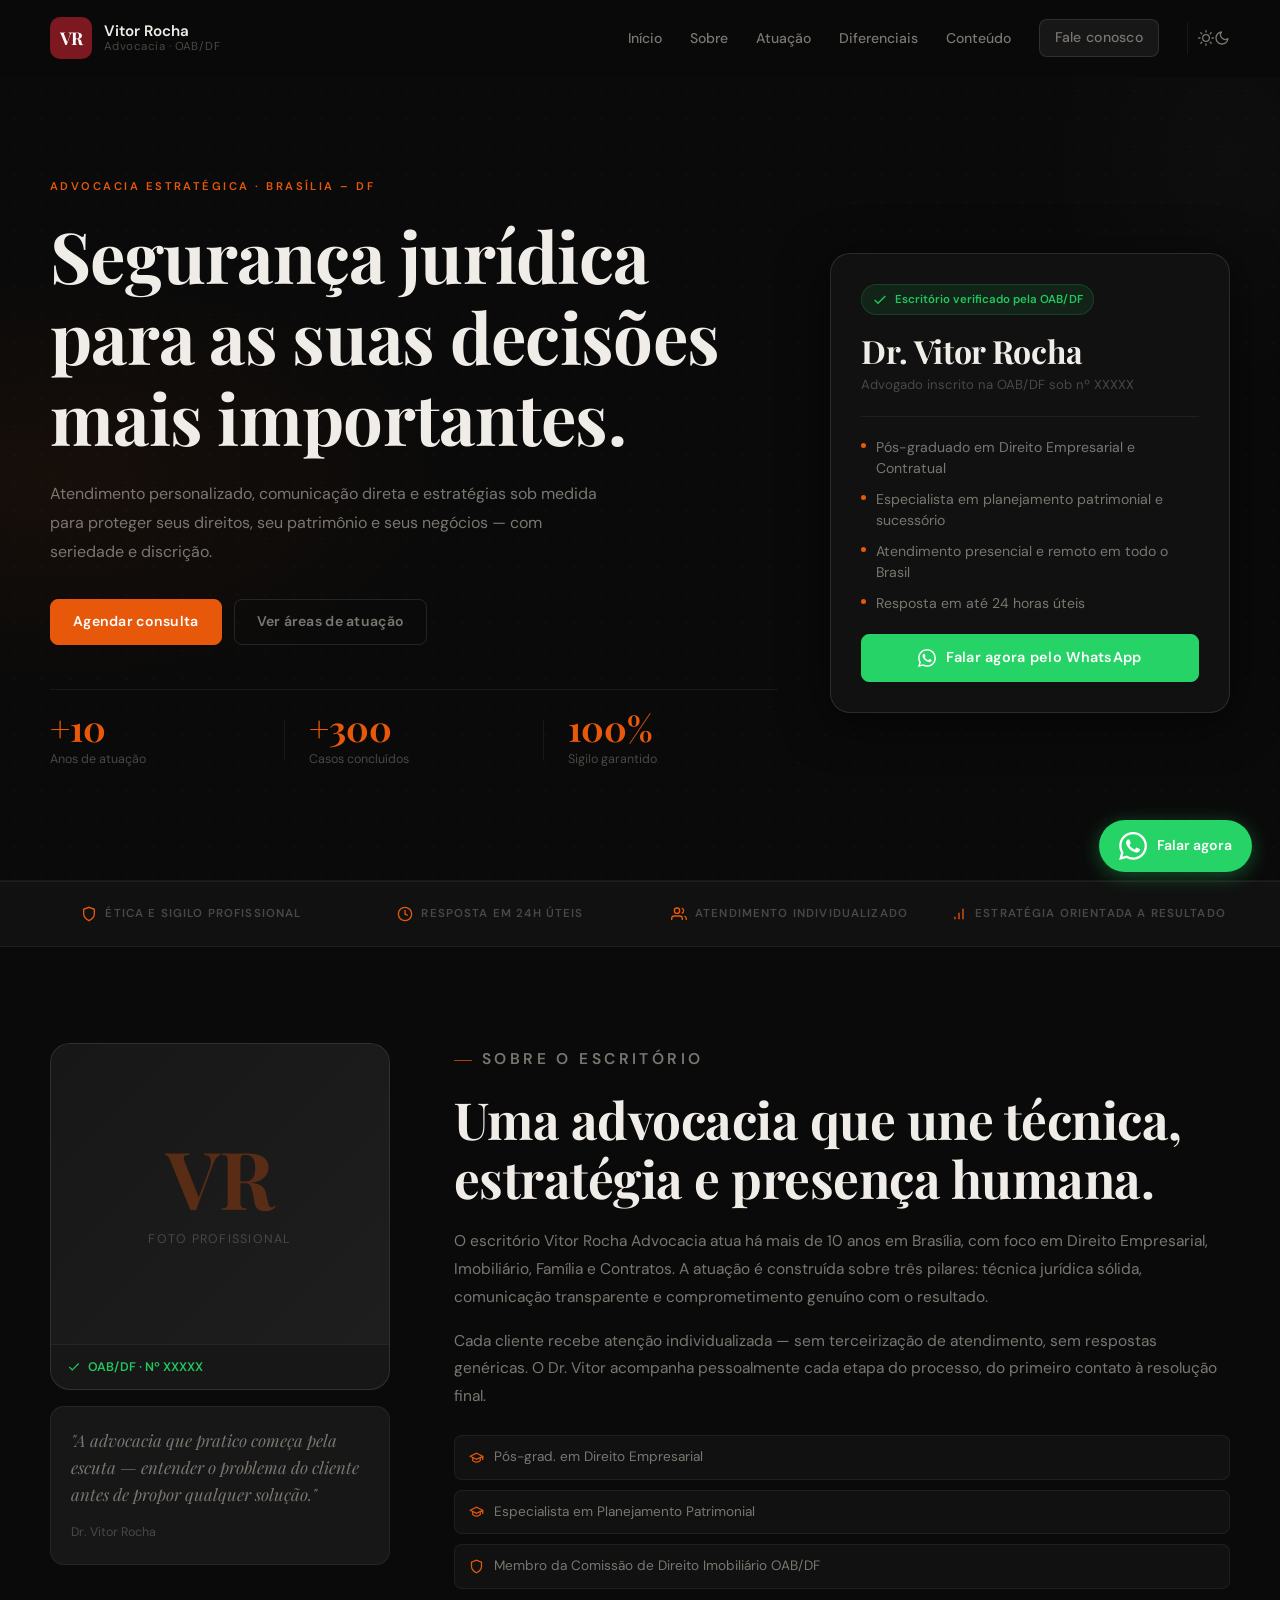
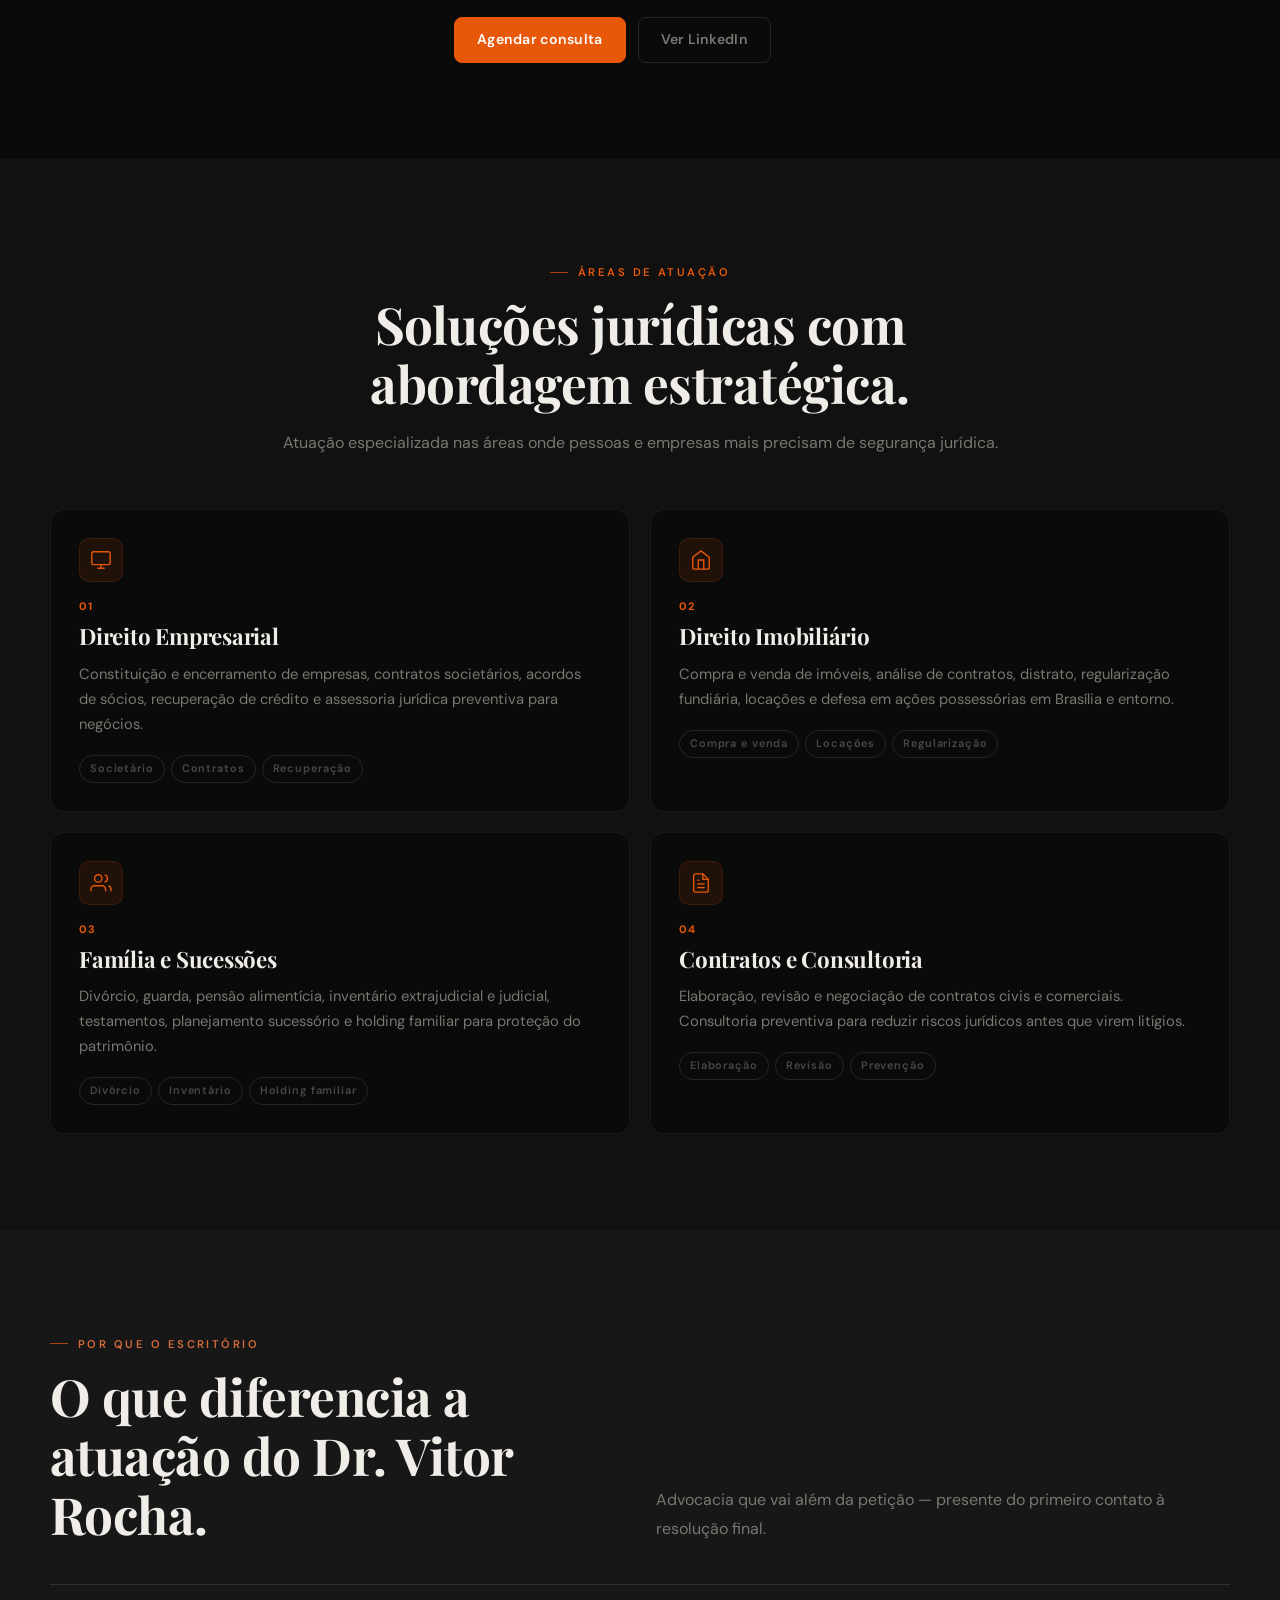
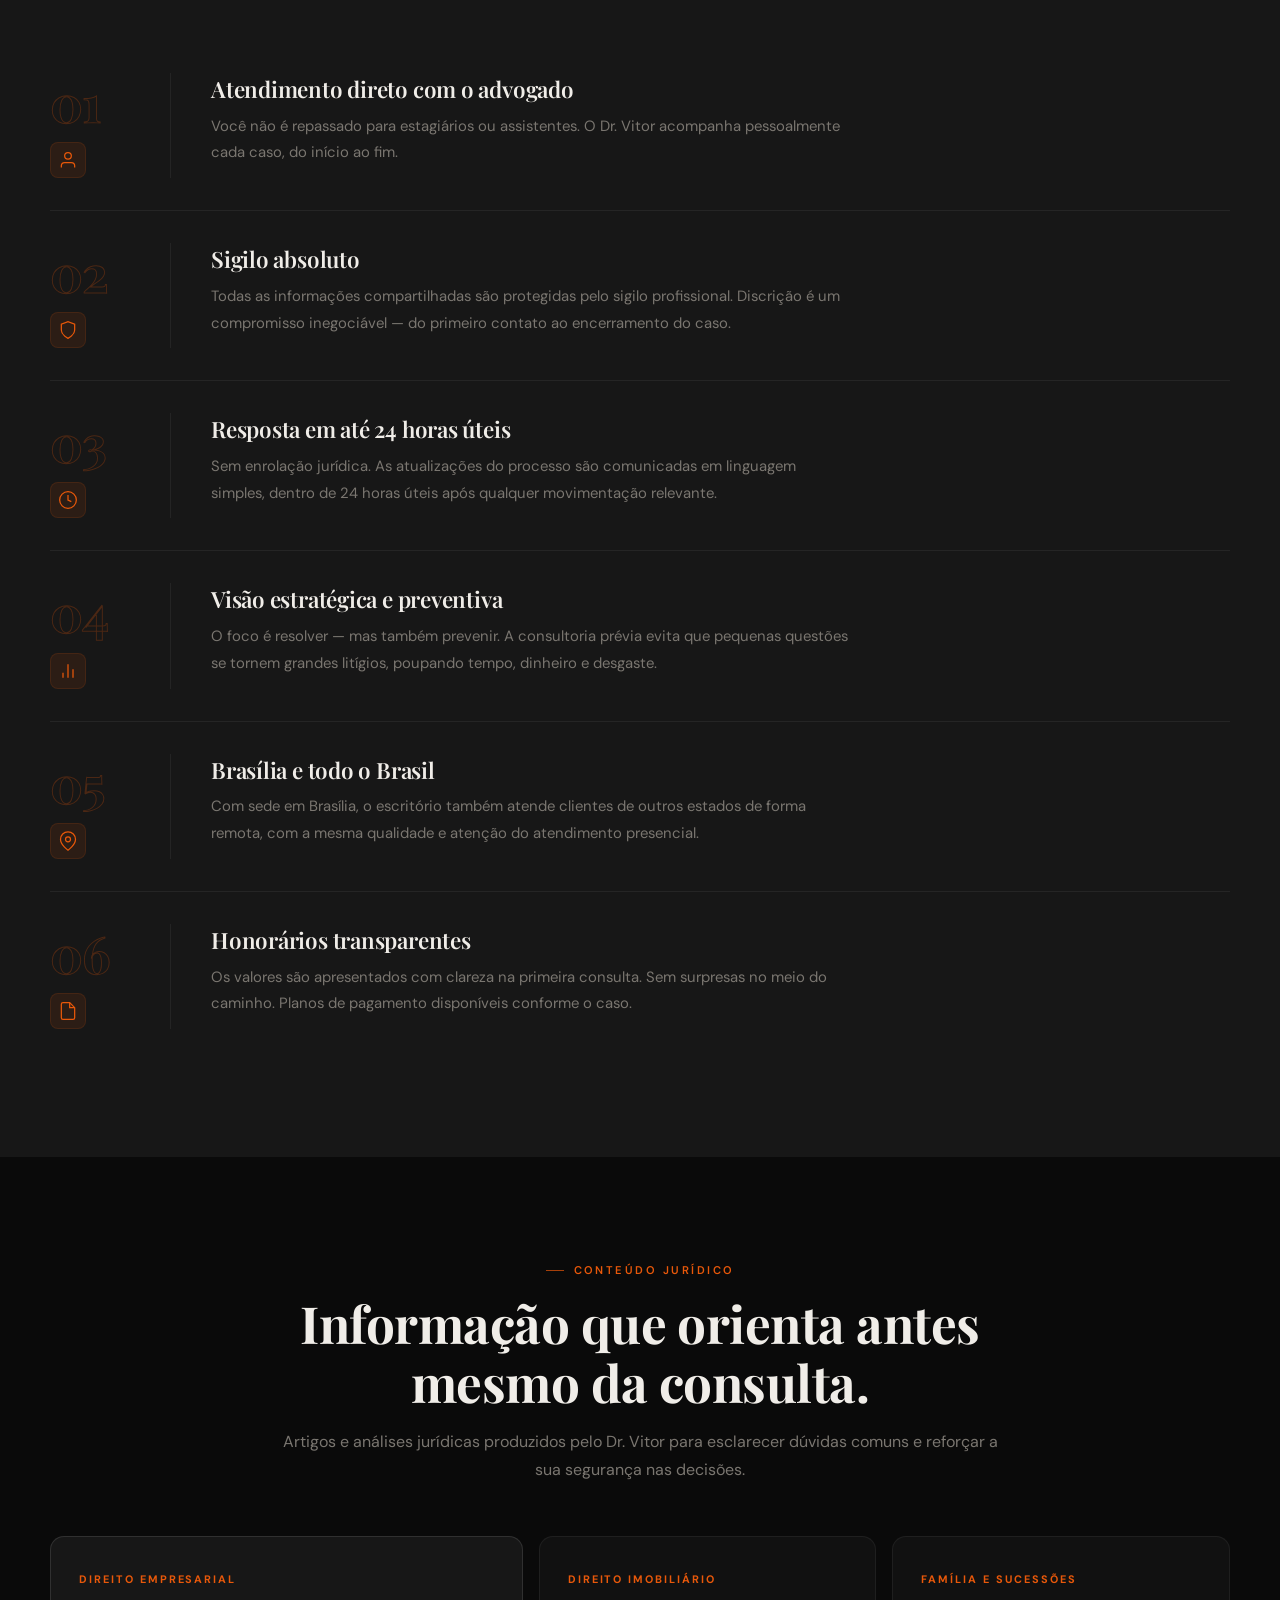
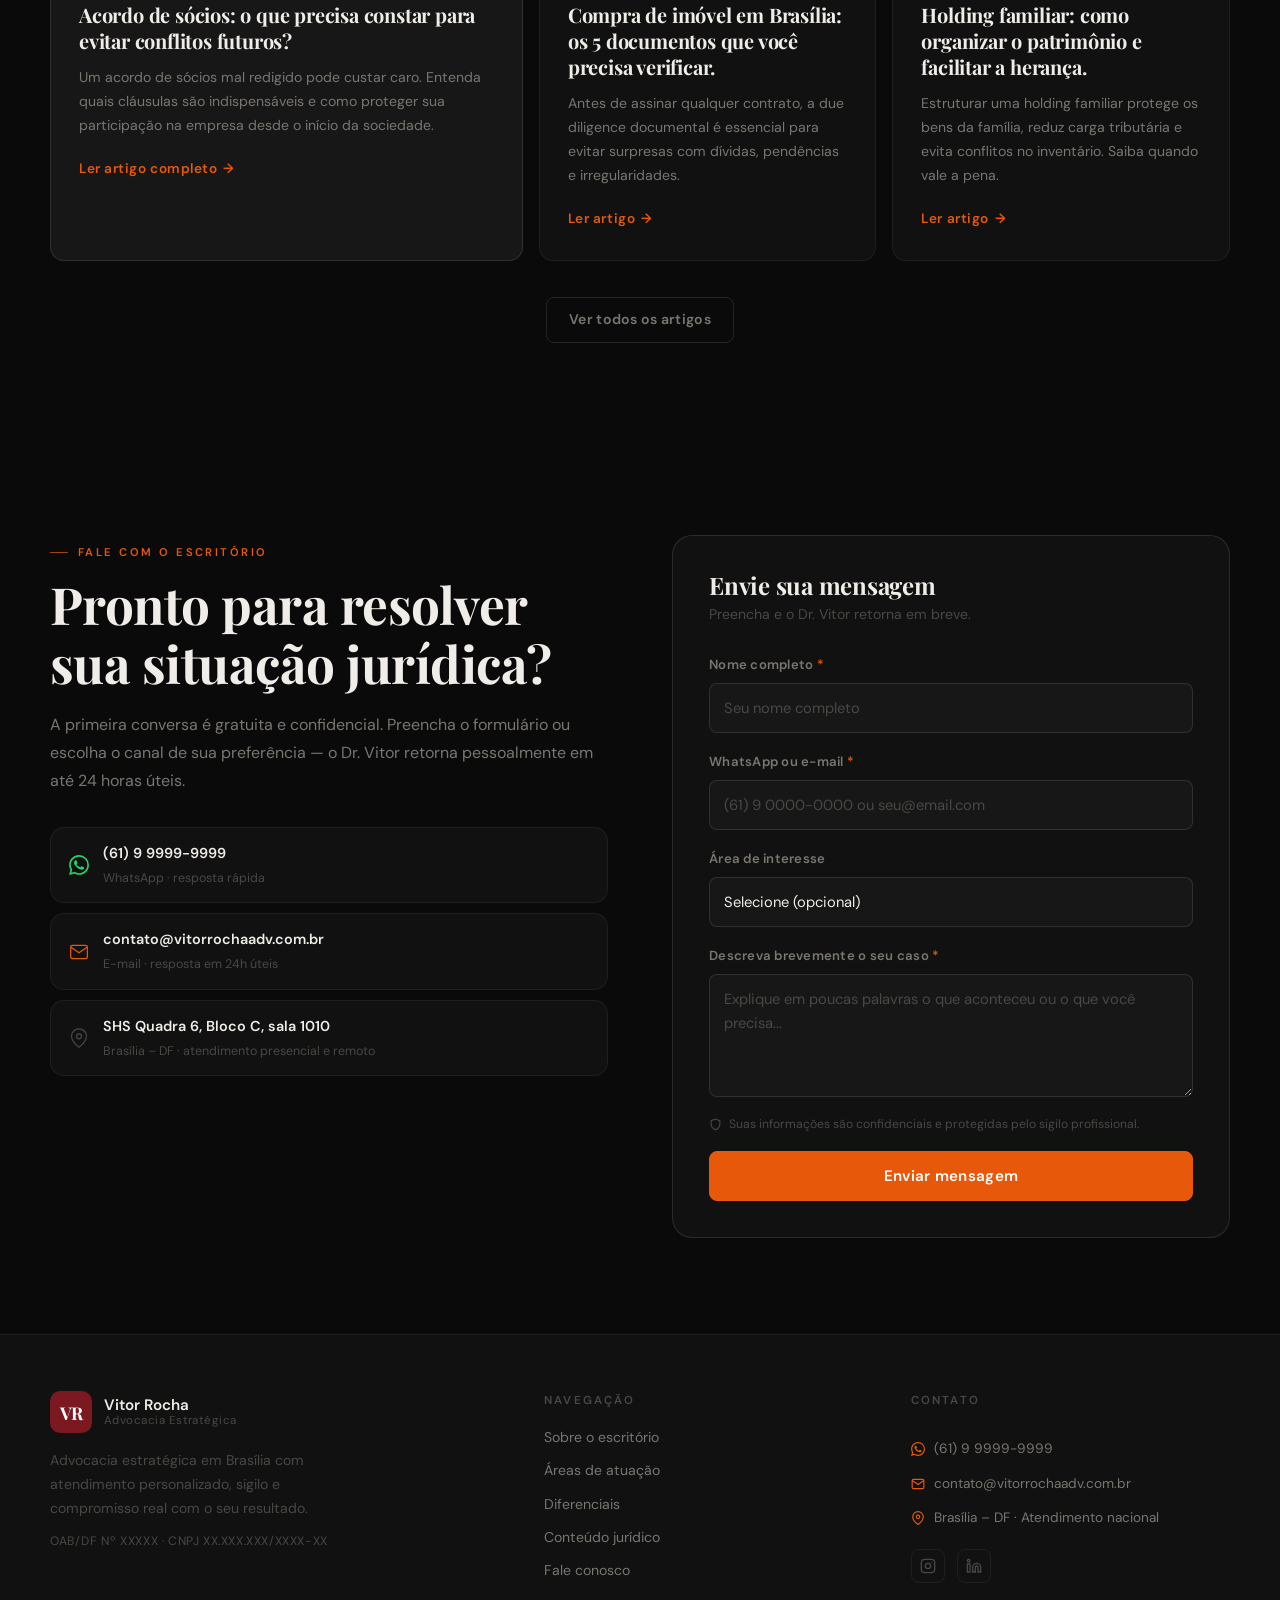
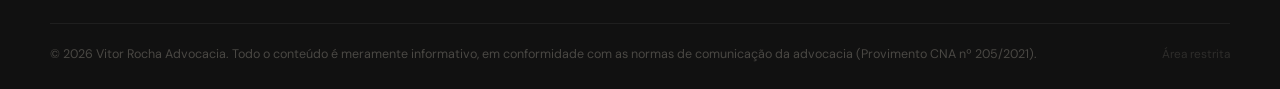
==== commit 86bdd42d: "Add files via upload" ====
--- a/Site/index.html
+++ b/Site/index.html
@@ -22,7 +22,7 @@
   <header class="site-header" id="main-header">
     <div class="container header-container">
       <a href="#home" class="brand" aria-label="Página inicial Vitor Rocha Advocacia">
-       <a href="login.html"> <span class="brand-monogram">VR</span> <a>
+        <span class="brand-monogram">VR</span>
         <span class="brand-text">
           <strong>Vitor Rocha</strong>
           <small>Advocacia · OAB/DF</small>
@@ -544,6 +544,7 @@
     <span>Falar agora</span>
   </a>
 
+  <script src="js/config.js"></script>
   <script src="js/script.js"></script>
 </body>
 </html>
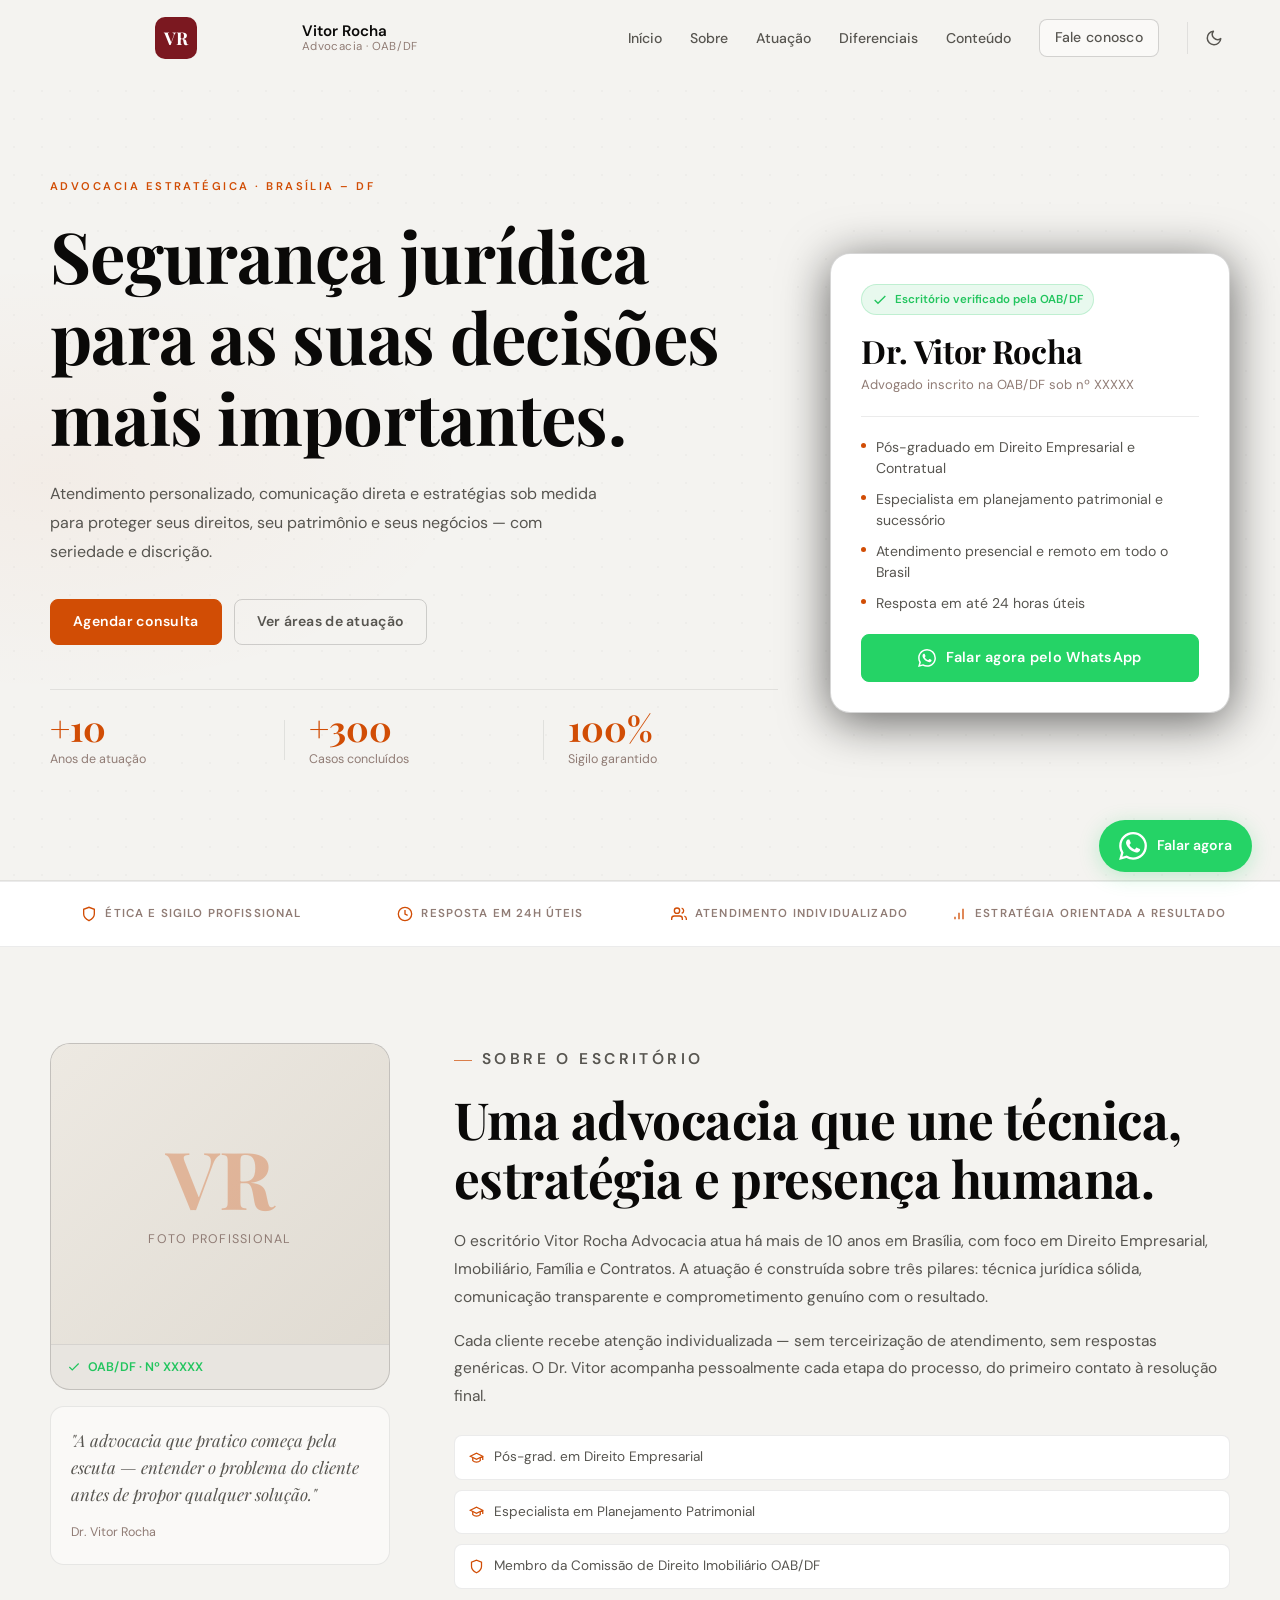
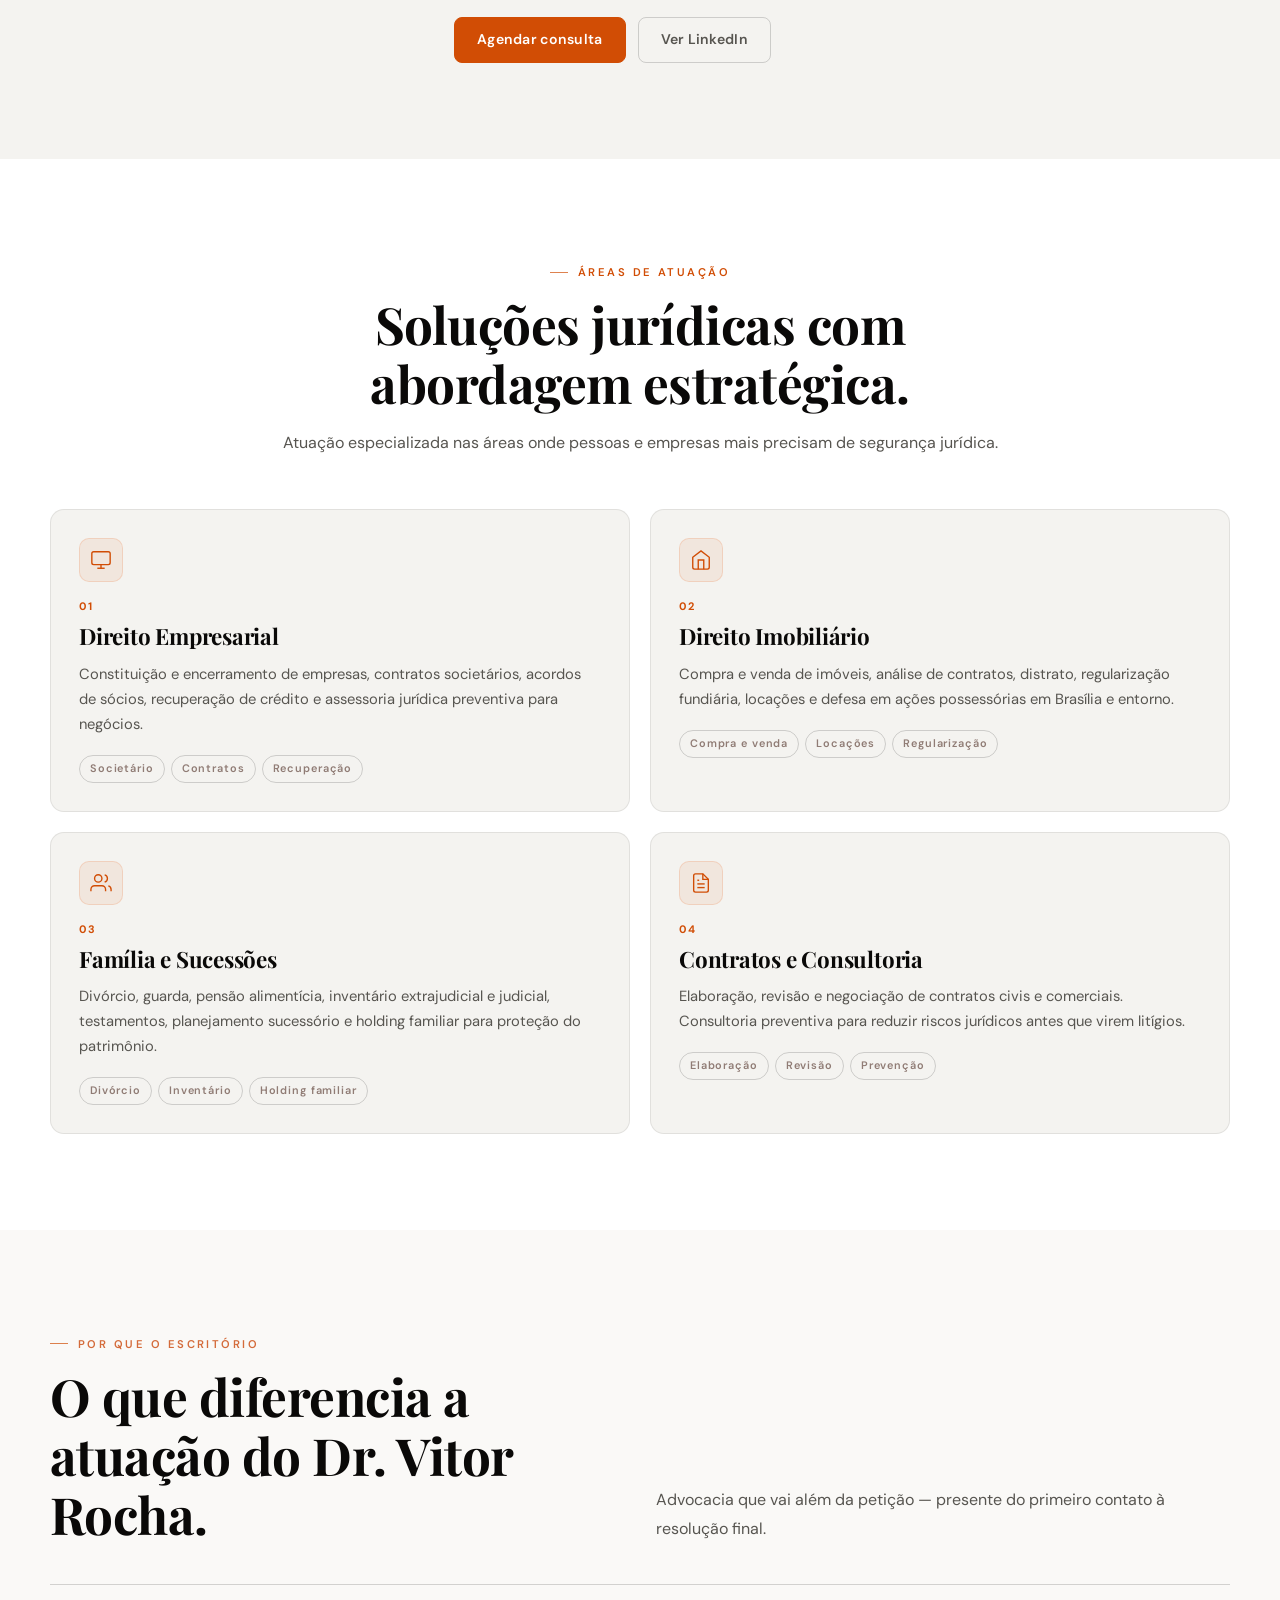
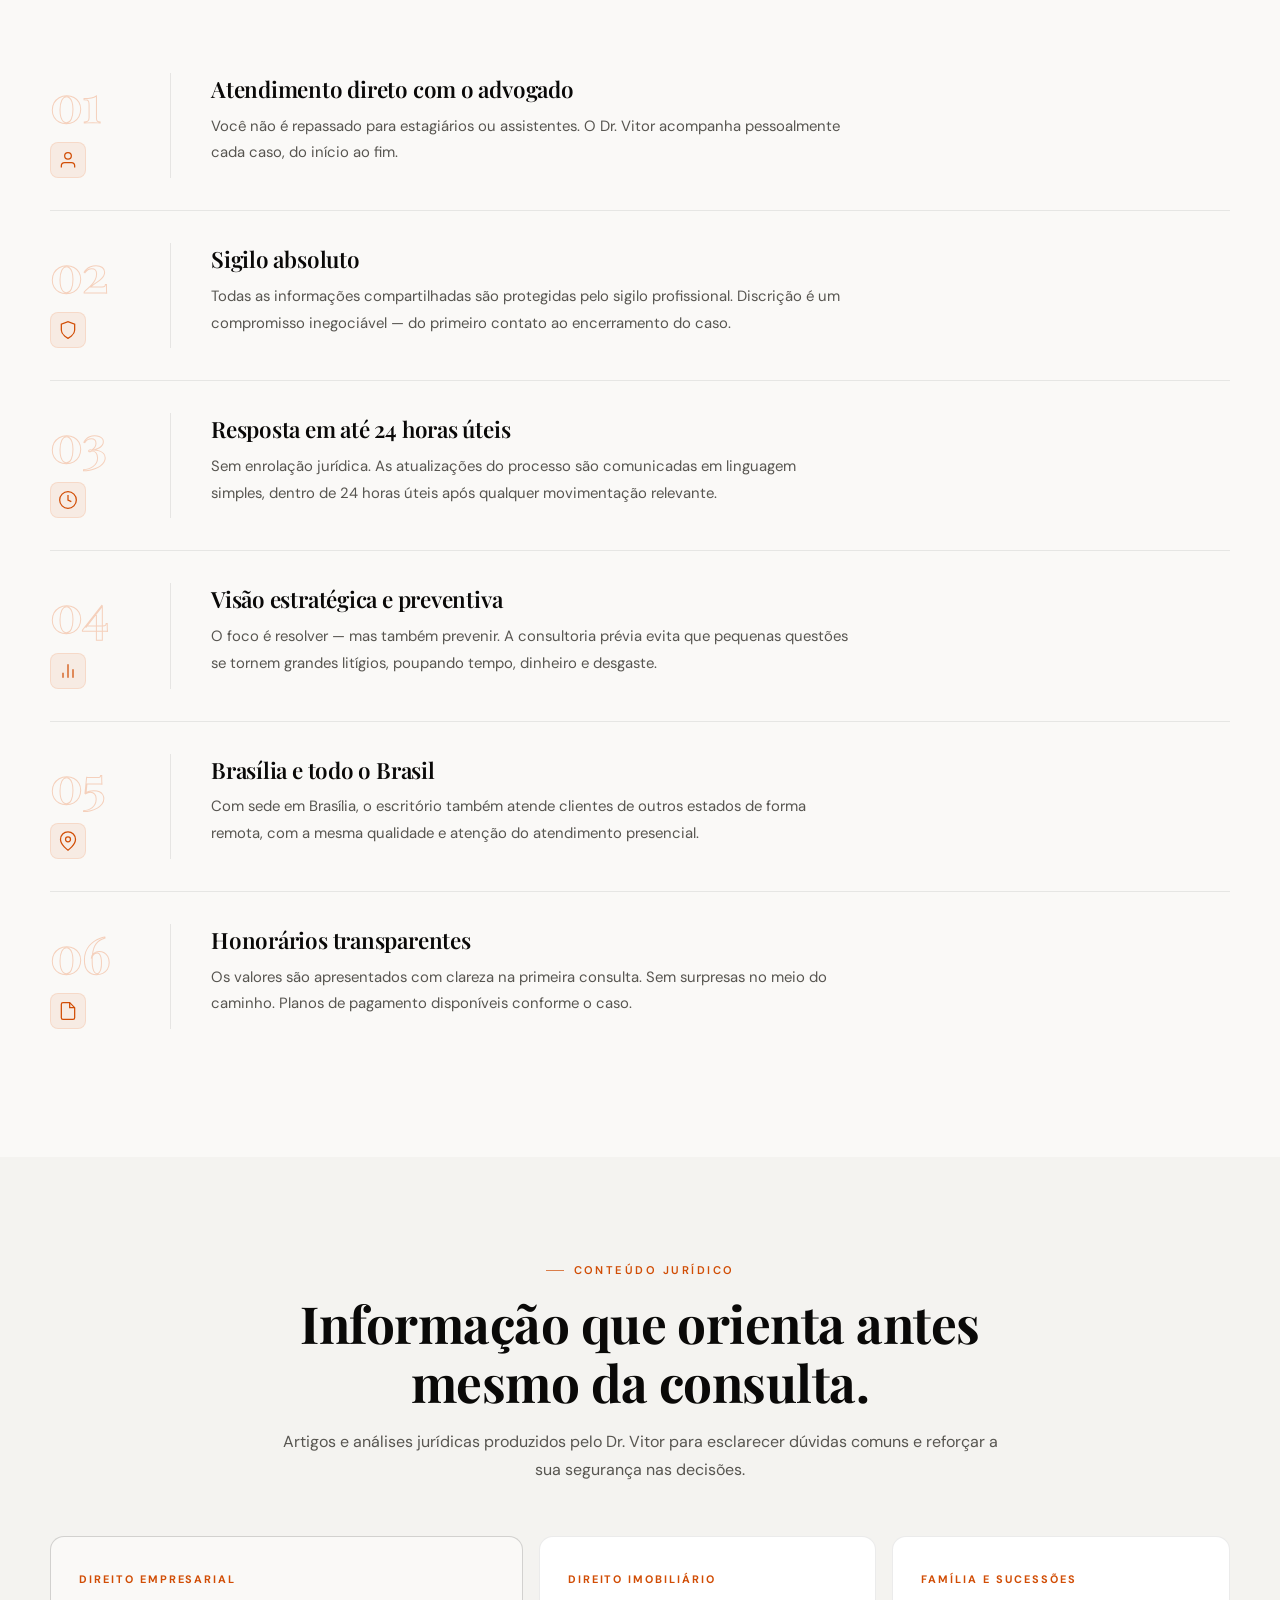
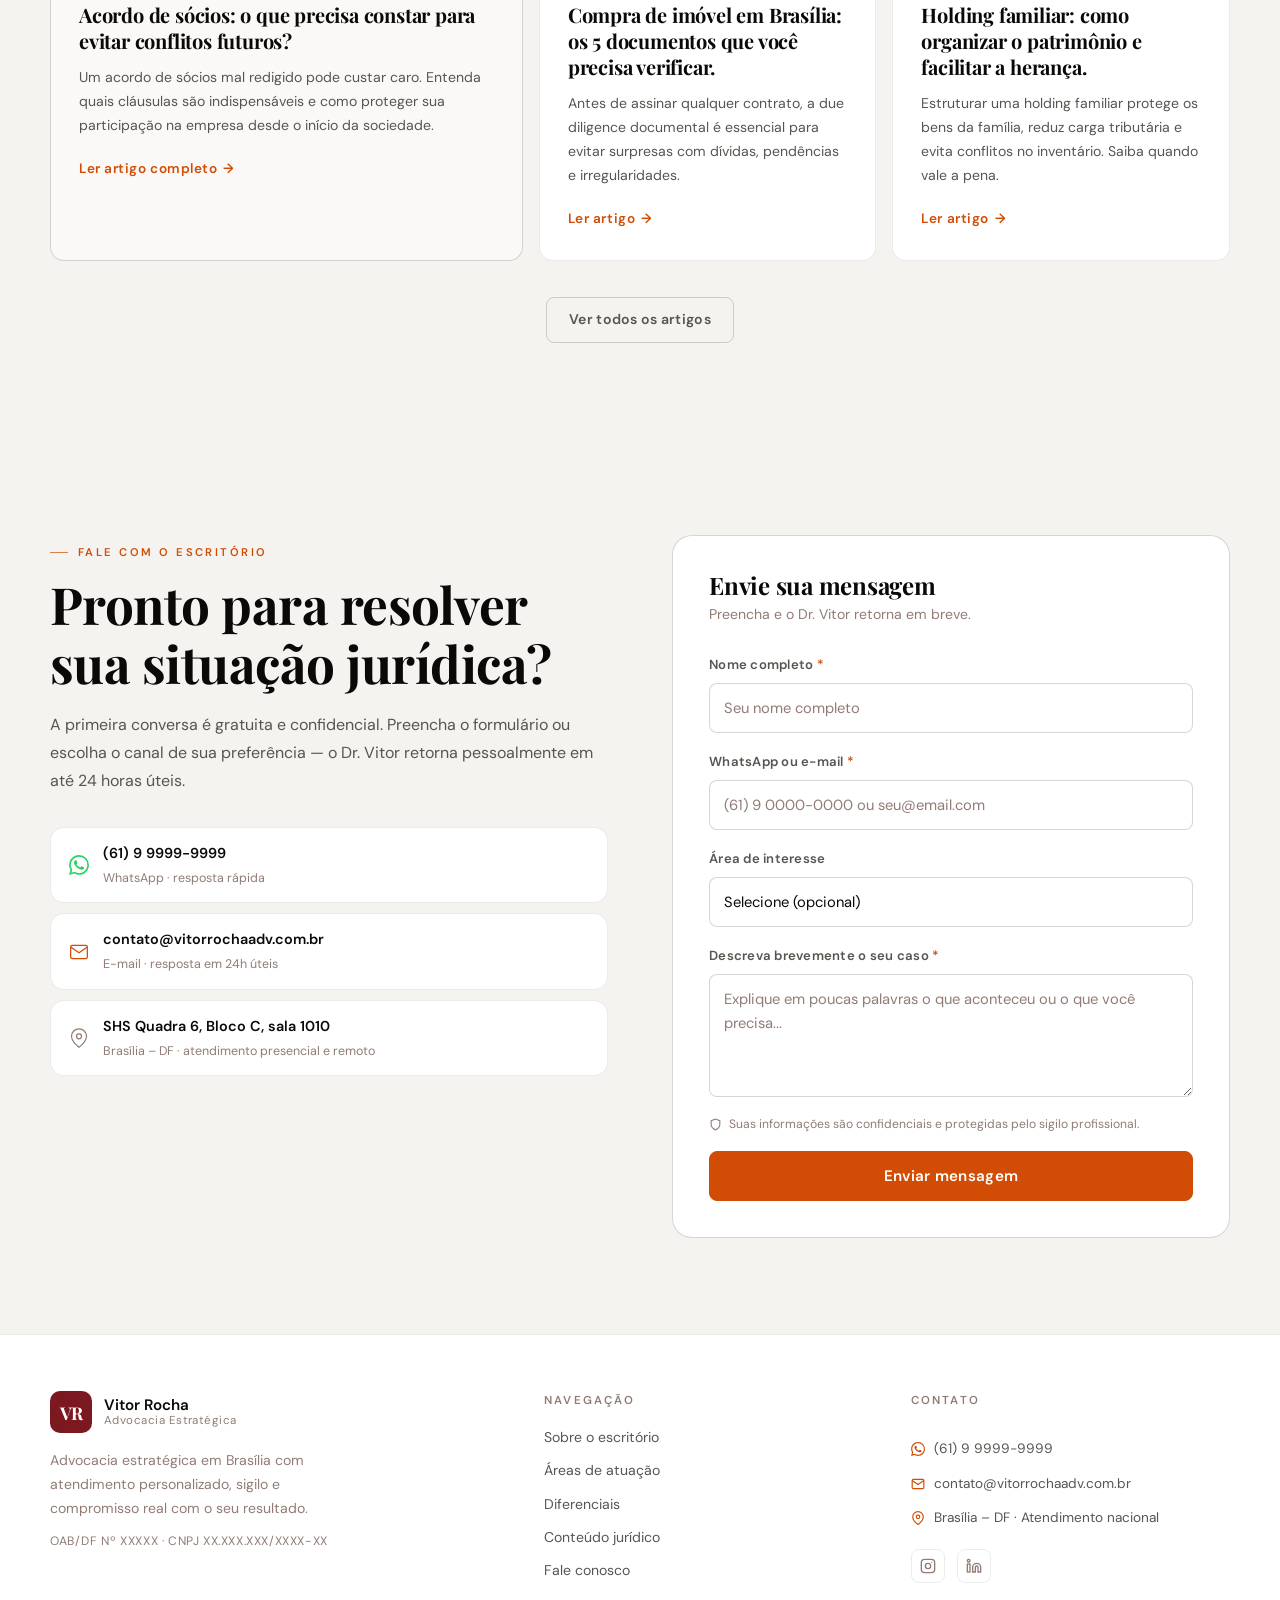
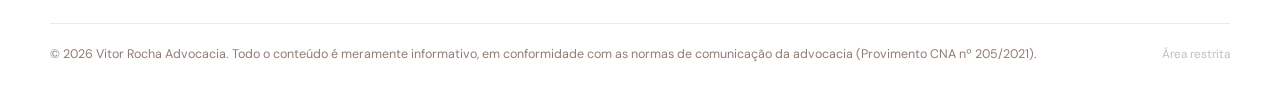
==== commit 0a62f5c4: "Add files via upload" ====
--- a/Site/index.html
+++ b/Site/index.html
@@ -22,7 +22,7 @@
   <header class="site-header" id="main-header">
     <div class="container header-container">
       <a href="#home" class="brand" aria-label="Página inicial Vitor Rocha Advocacia">
-        <span class="brand-monogram">VR</span>
+       <a href="login.html"> <span class="brand-monogram">VR</span> <a>
         <span class="brand-text">
           <strong>Vitor Rocha</strong>
           <small>Advocacia · OAB/DF</small>
@@ -544,7 +544,6 @@
     <span>Falar agora</span>
   </a>
 
-  <script src="js/config.js"></script>
   <script src="js/script.js"></script>
 </body>
 </html>
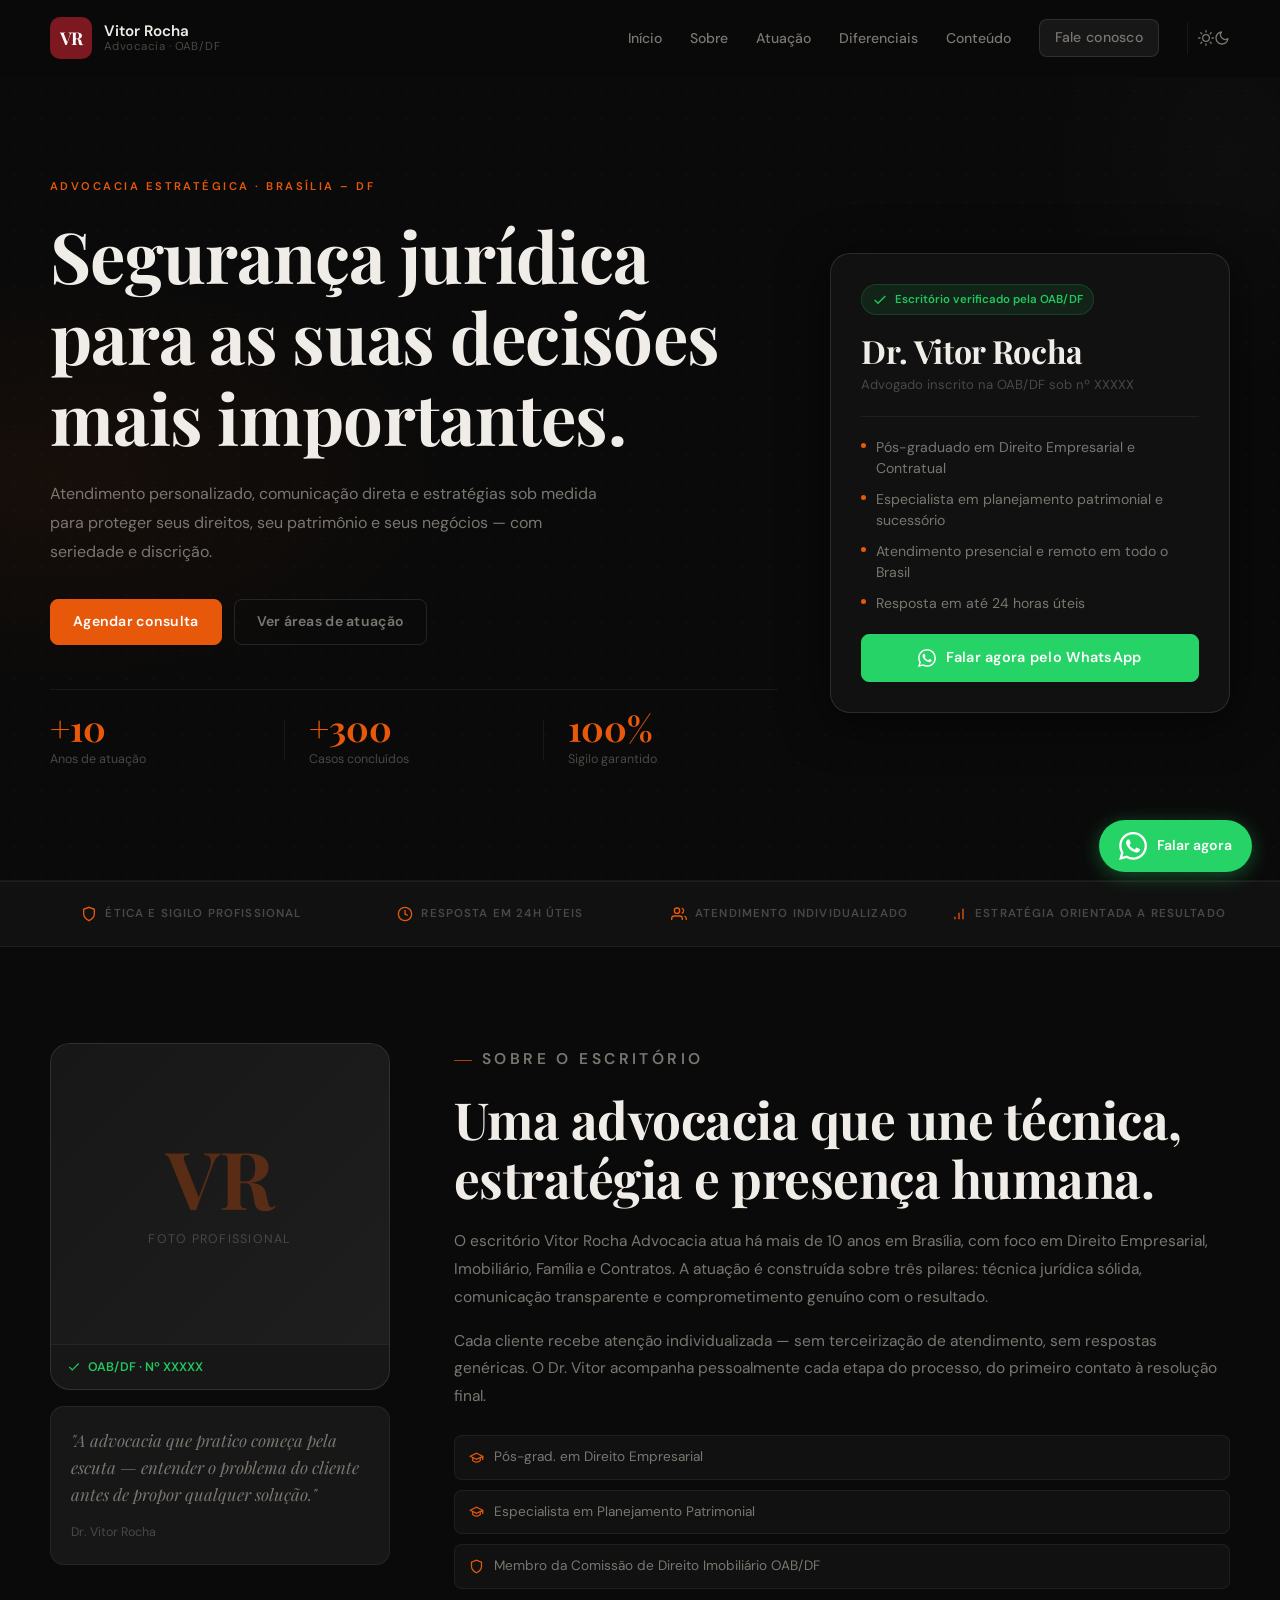
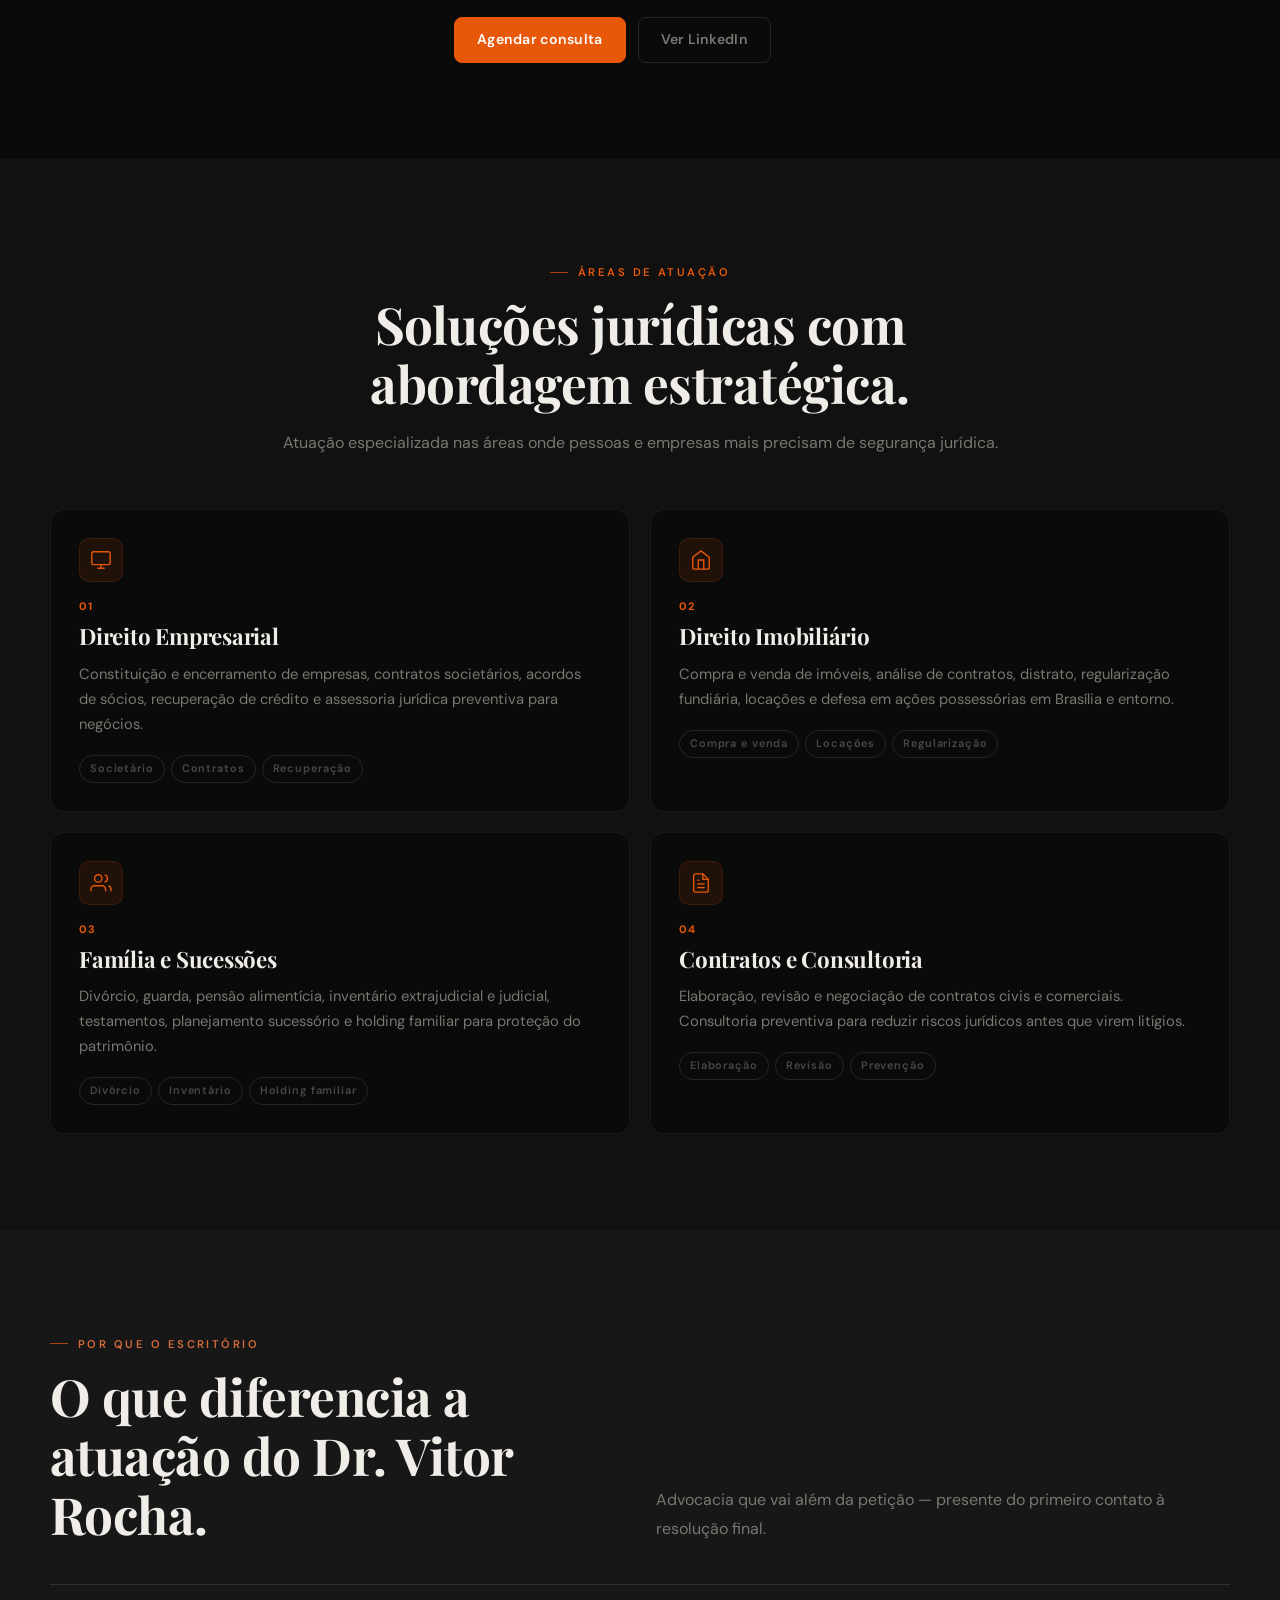
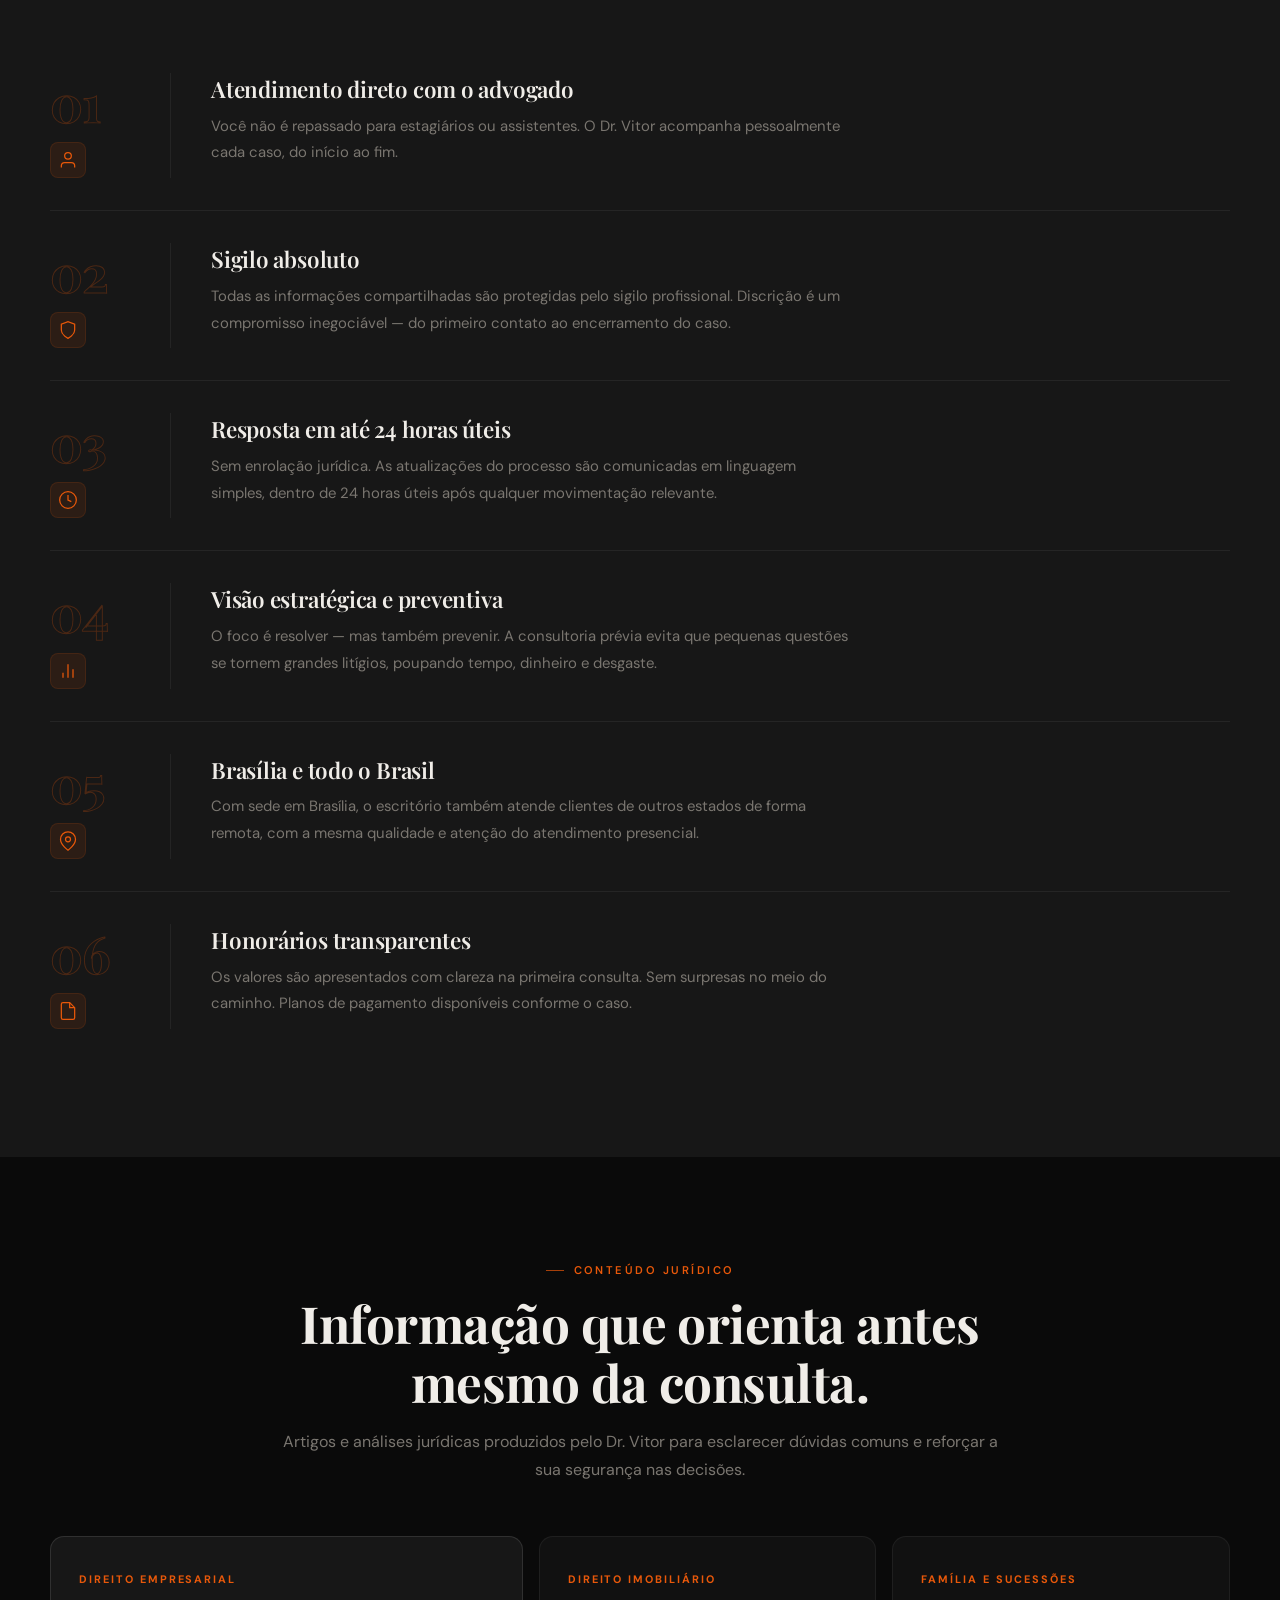
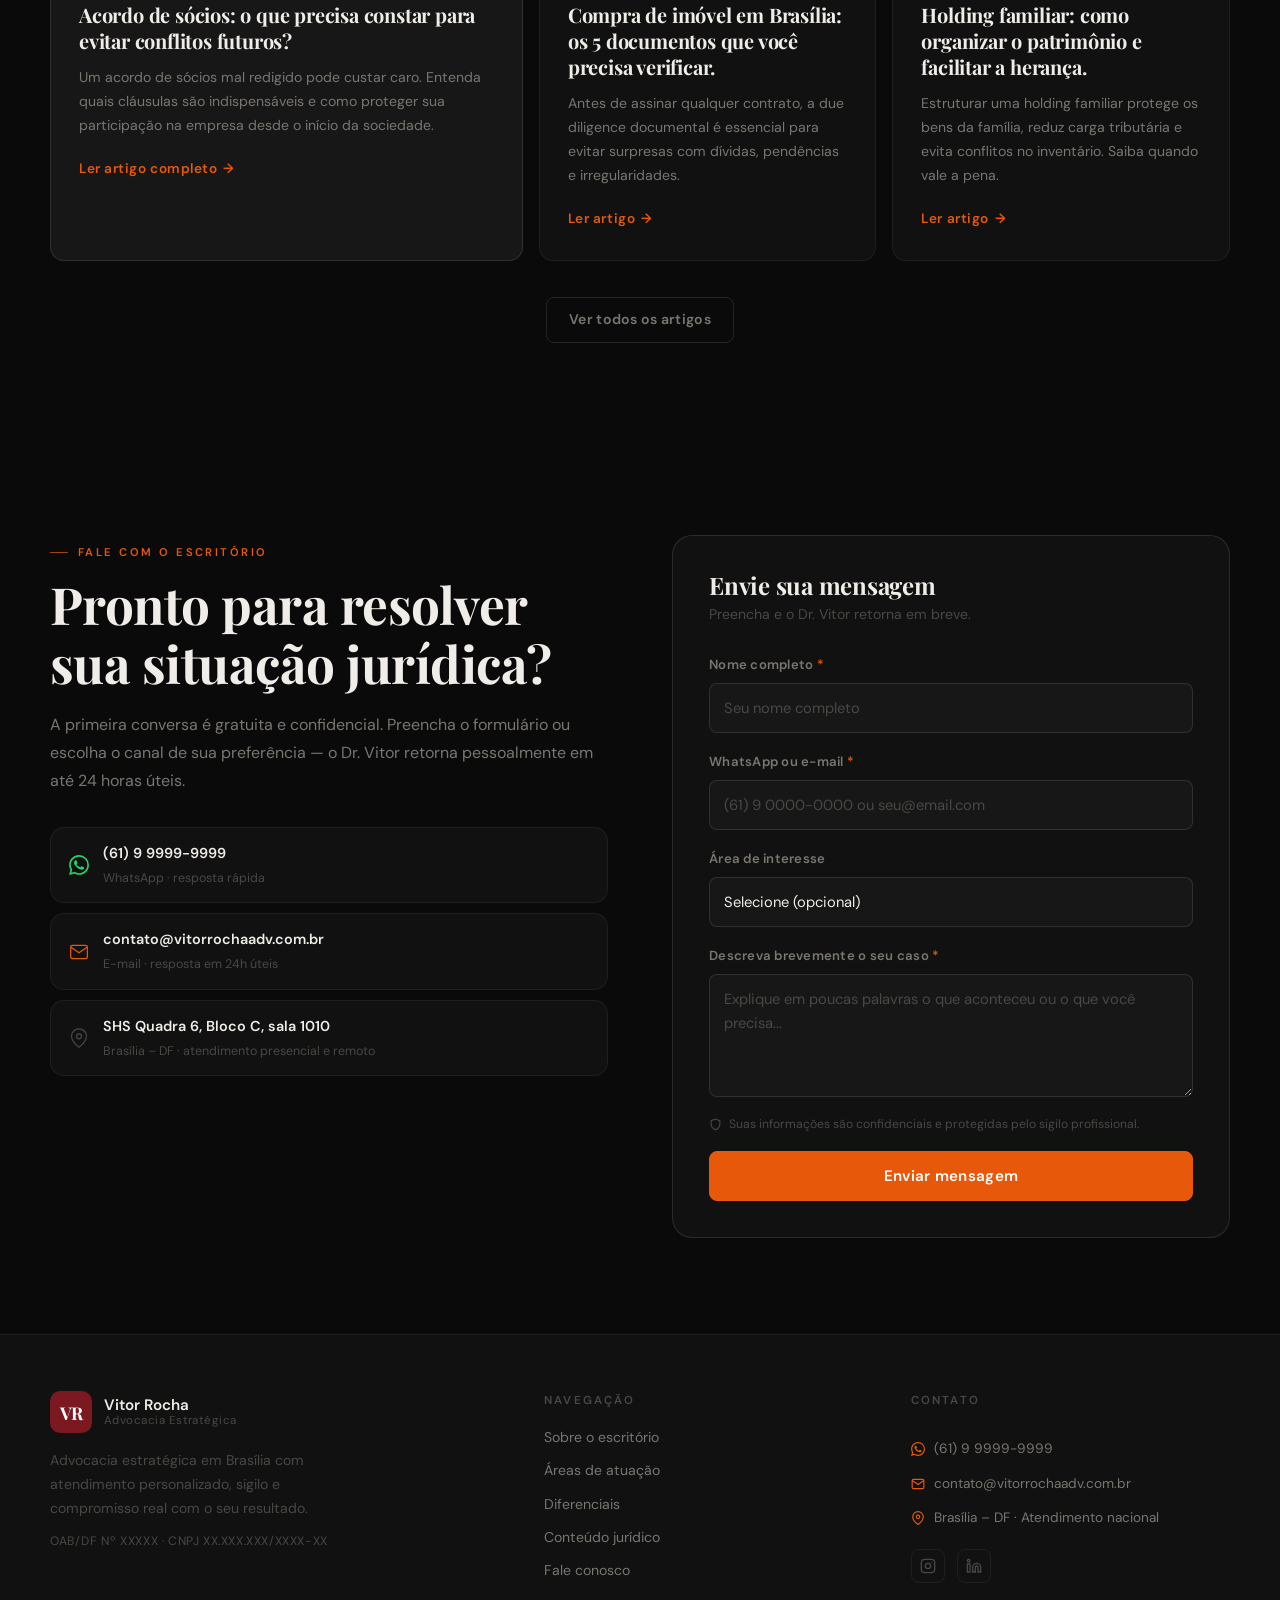
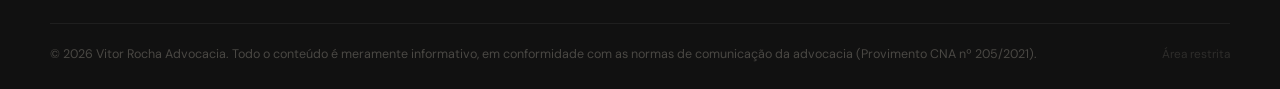
==== commit 791d1c1b: "Add files via upload" ====
--- a/Site/index.html
+++ b/Site/index.html
@@ -22,7 +22,7 @@
   <header class="site-header" id="main-header">
     <div class="container header-container">
       <a href="#home" class="brand" aria-label="Página inicial Vitor Rocha Advocacia">
-       <a href="login.html"> <span class="brand-monogram">VR</span> <a>
+        <span class="brand-monogram">VR</span>
         <span class="brand-text">
           <strong>Vitor Rocha</strong>
           <small>Advocacia · OAB/DF</small>
@@ -544,6 +544,7 @@
     <span>Falar agora</span>
   </a>
 
+  <script src="js/config.js"></script>
   <script src="js/script.js"></script>
 </body>
 </html>
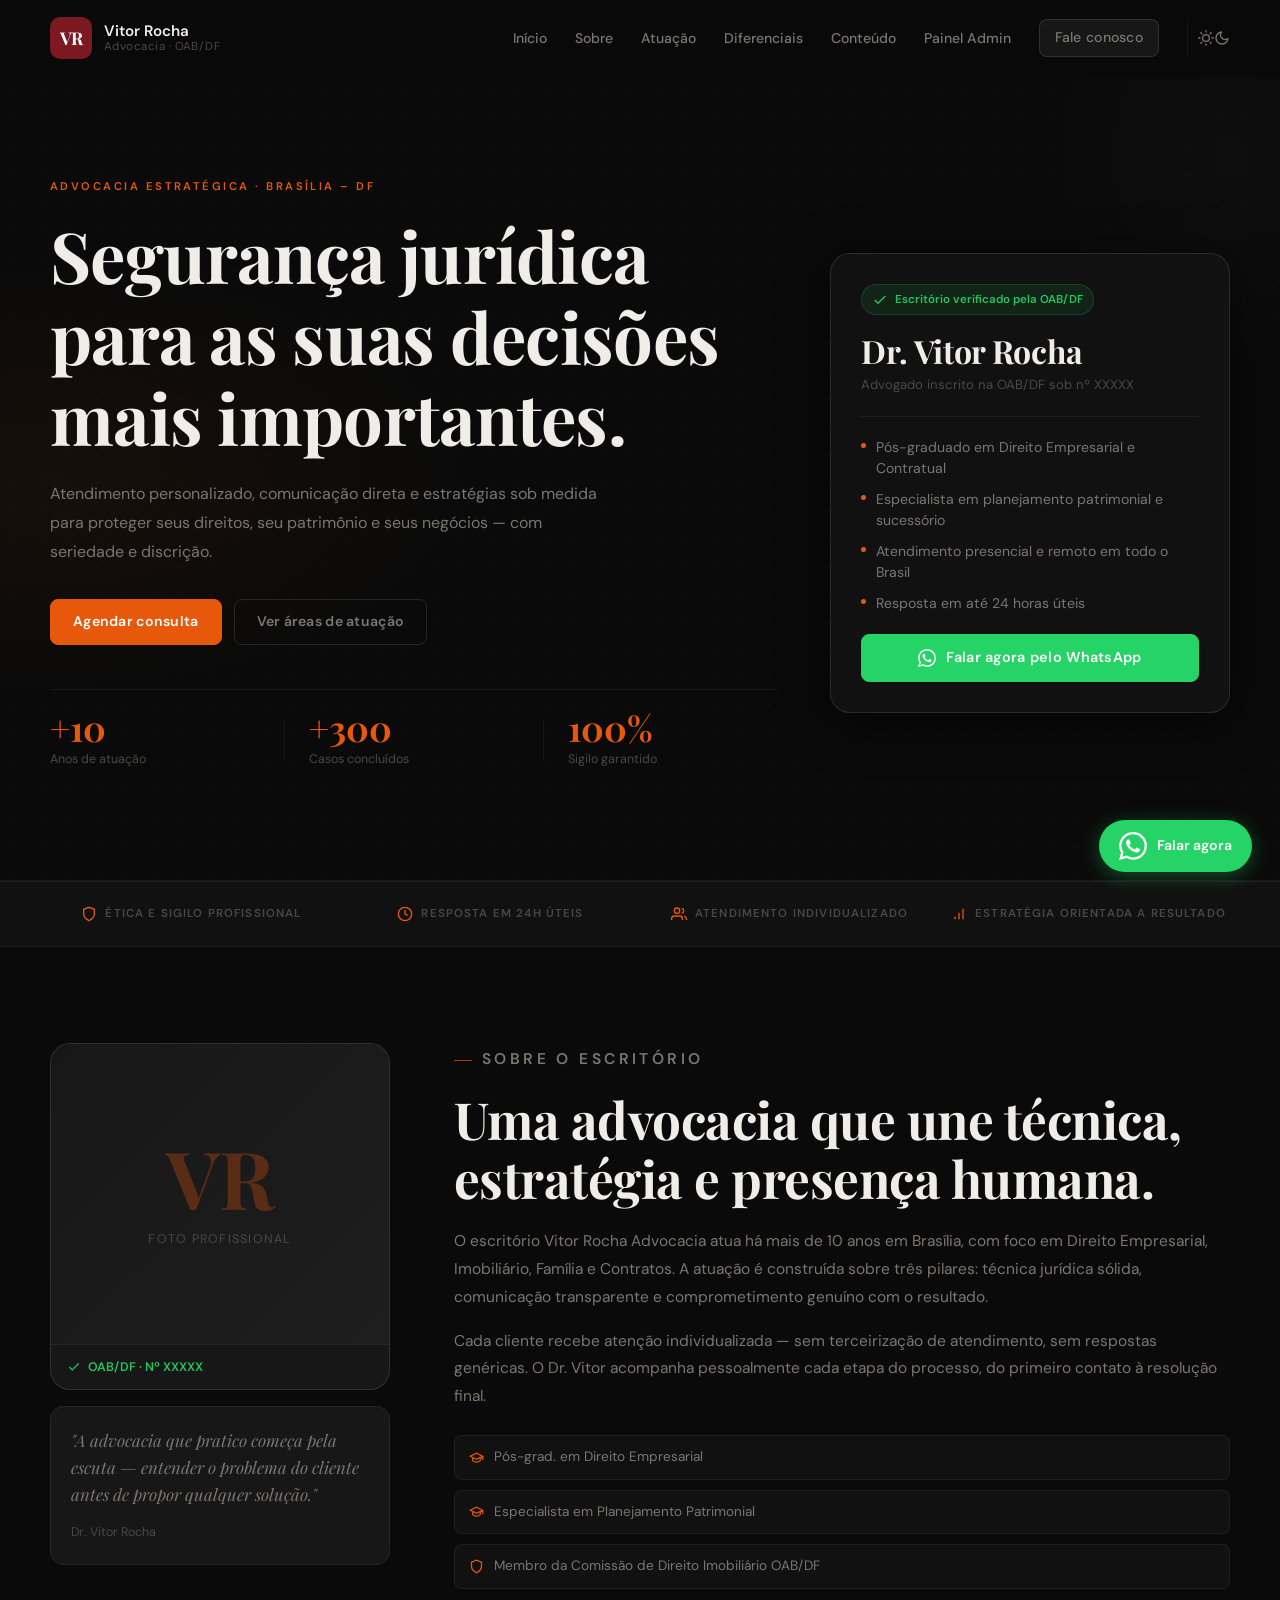
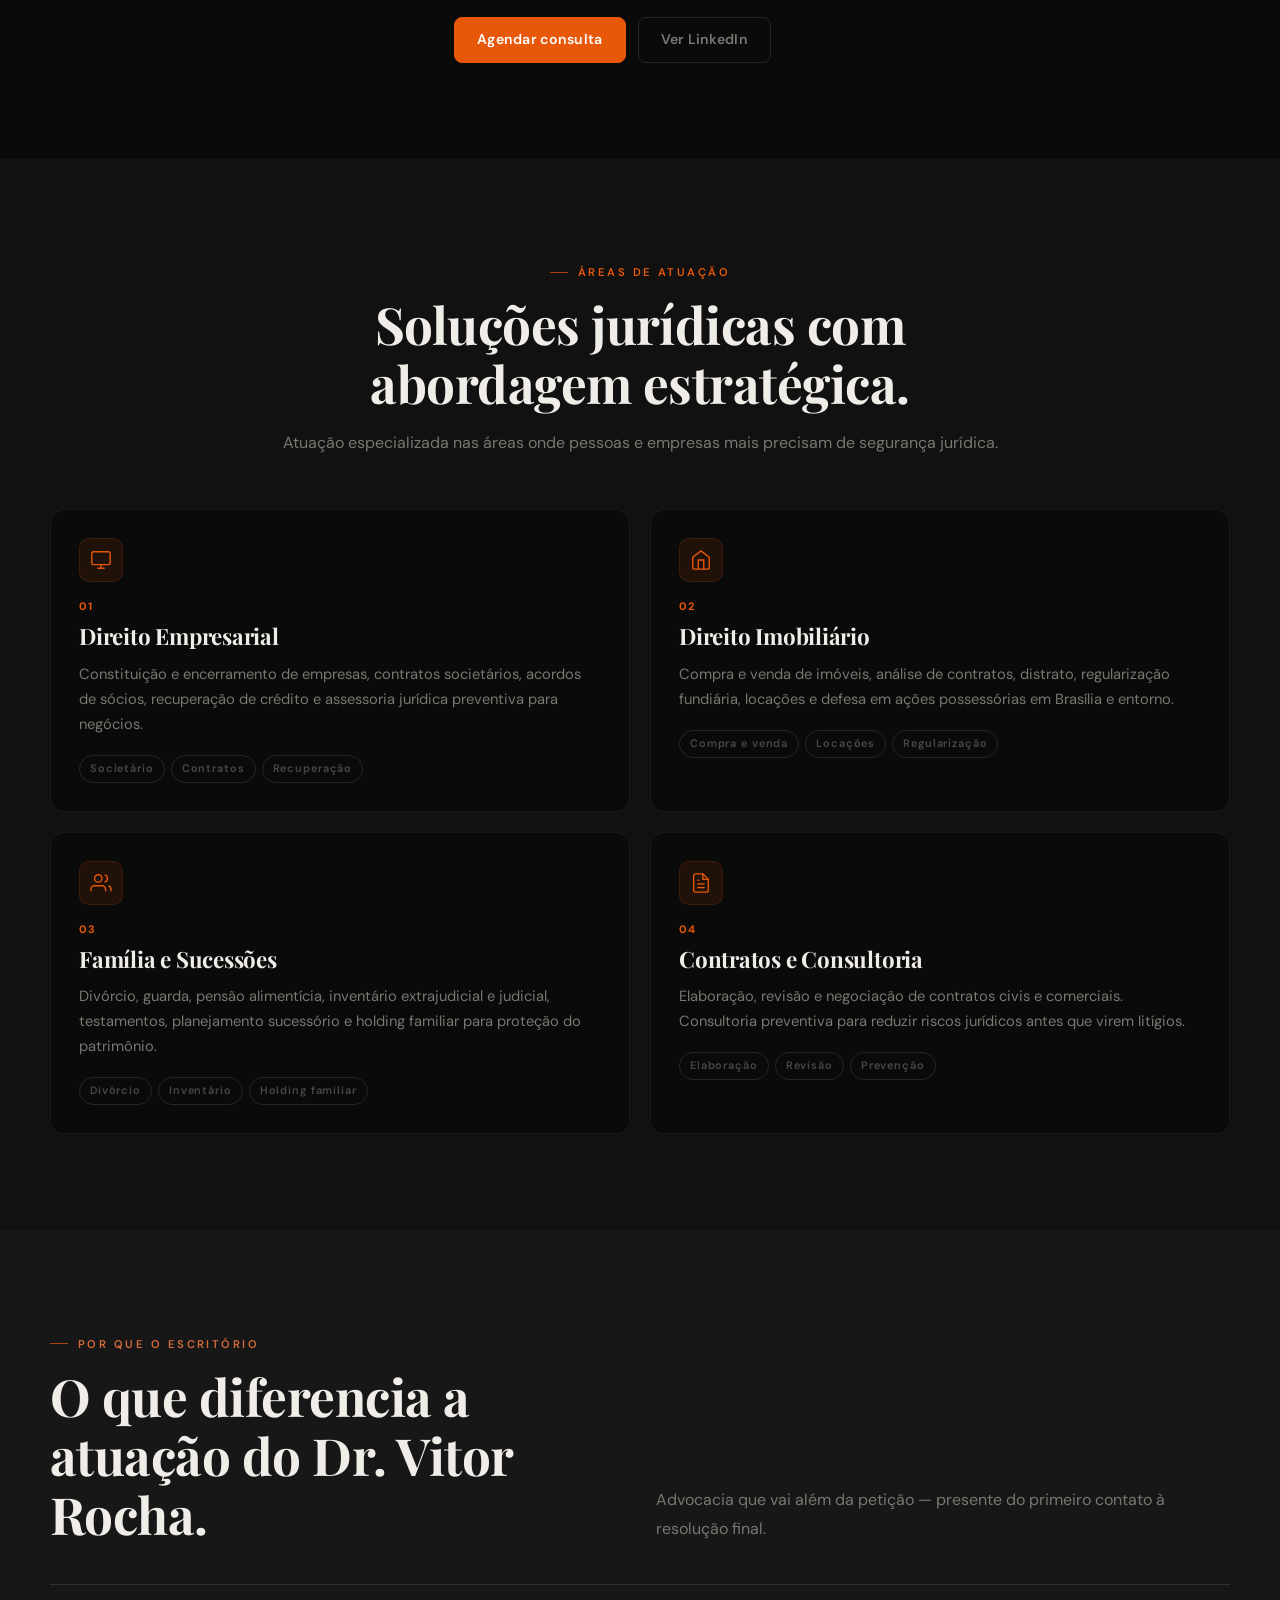
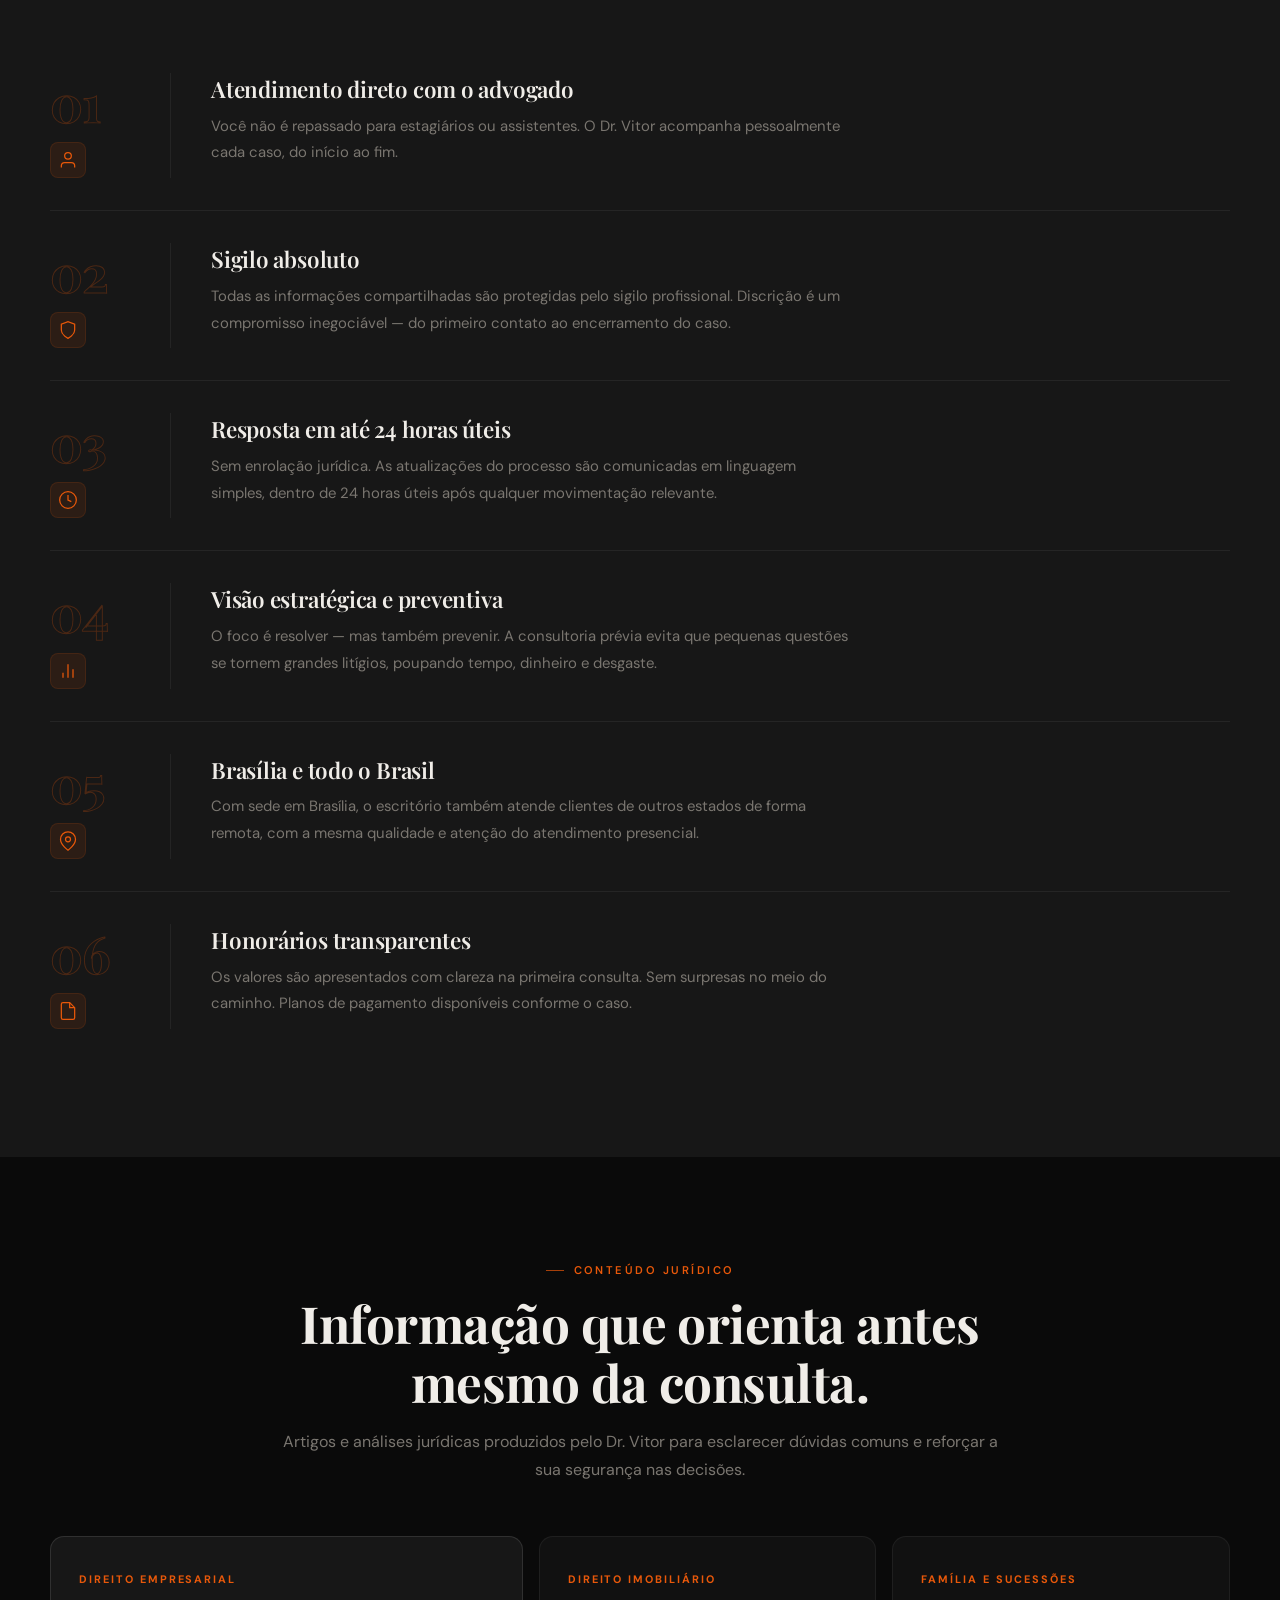
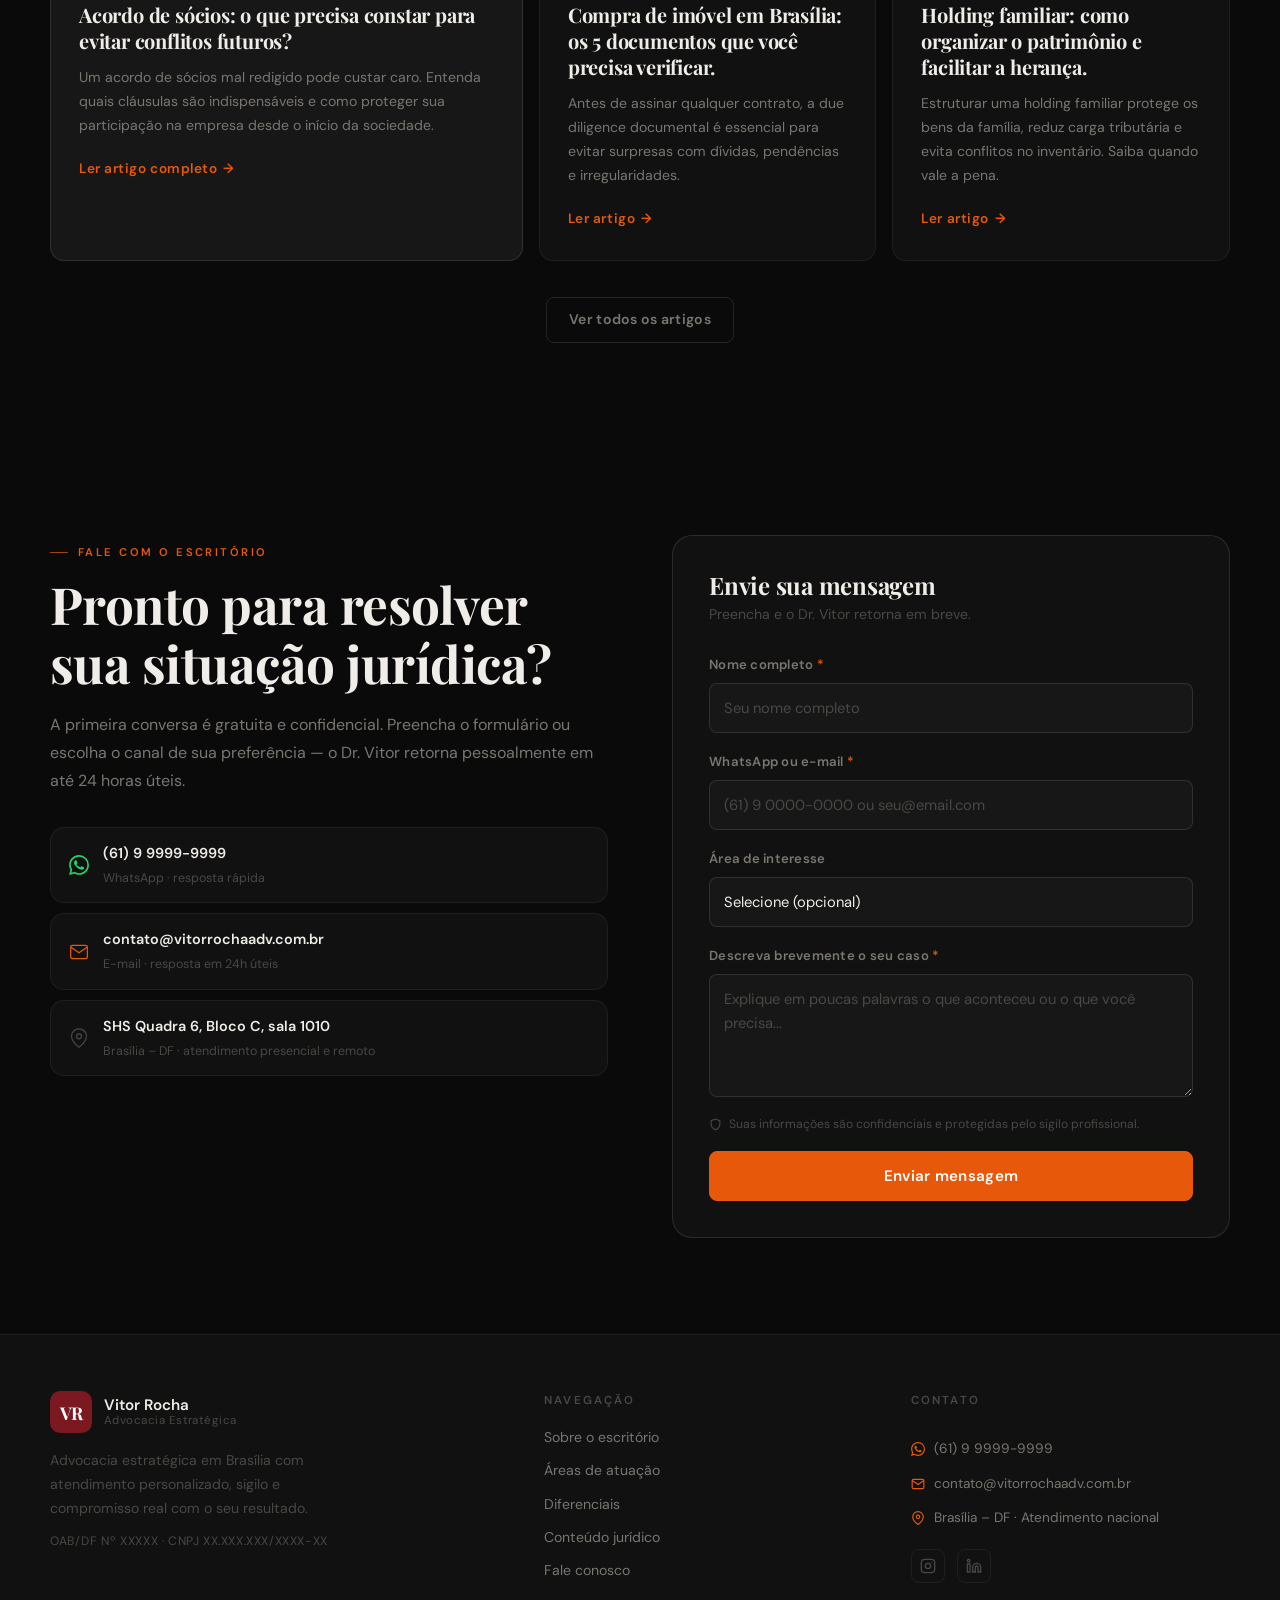
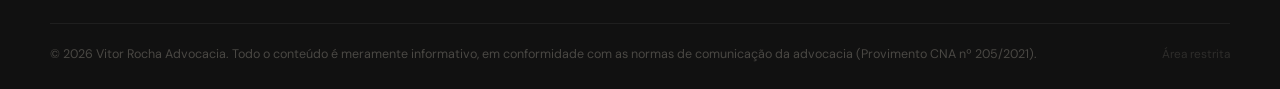
==== commit 3314ab47: "Add 'Painel Admin' link to navigation menu" ====
--- a/Site/index.html
+++ b/Site/index.html
@@ -35,12 +35,13 @@
       </div>
       <nav class="site-nav" id="nav-menu" aria-label="Navegação principal">
         <ul>
-          <li><a href="#home">Início</a></li>
-          <li><a href="#sobre">Sobre</a></li>
-          <li><a href="#atuacao">Atuação</a></li>
-          <li><a href="#diferenciais">Diferenciais</a></li>
-          <li><a href="noticias.html">Conteúdo</a></li>
-          <li><a href="#contato" class="btn btn-sm btn-accent">Fale conosco</a></li>
+         <li><a href="#home">Início</a></li>
+  <li><a href="#sobre">Sobre</a></li>
+  <li><a href="#atuacao">Atuação</a></li>
+  <li><a href="#diferenciais">Diferenciais</a></li>
+  <li><a href="noticias.html">Conteúdo</a></li>
+  <li><a href="login.html">Painel Admin</a></li> 
+  <li><a href="#contato" class="btn btn-sm btn-accent">Fale conosco</a></li>
           <li class="theme-item">
             <button id="theme-toggle" class="theme-toggle-btn" aria-label="Alternar tema">
               <svg class="icon-sun" xmlns="http://www.w3.org/2000/svg" width="18" height="18" viewBox="0 0 24 24" fill="none" stroke="currentColor" stroke-width="2" stroke-linecap="round" stroke-linejoin="round"><circle cx="12" cy="12" r="5"/><line x1="12" y1="1" x2="12" y2="3"/><line x1="12" y1="21" x2="12" y2="23"/><line x1="4.22" y1="4.22" x2="5.64" y2="5.64"/><line x1="18.36" y1="18.36" x2="19.78" y2="19.78"/><line x1="1" y1="12" x2="3" y2="12"/><line x1="21" y1="12" x2="23" y2="12"/><line x1="4.22" y1="19.78" x2="5.64" y2="18.36"/><line x1="18.36" y1="5.64" x2="19.78" y2="4.22"/></svg>
